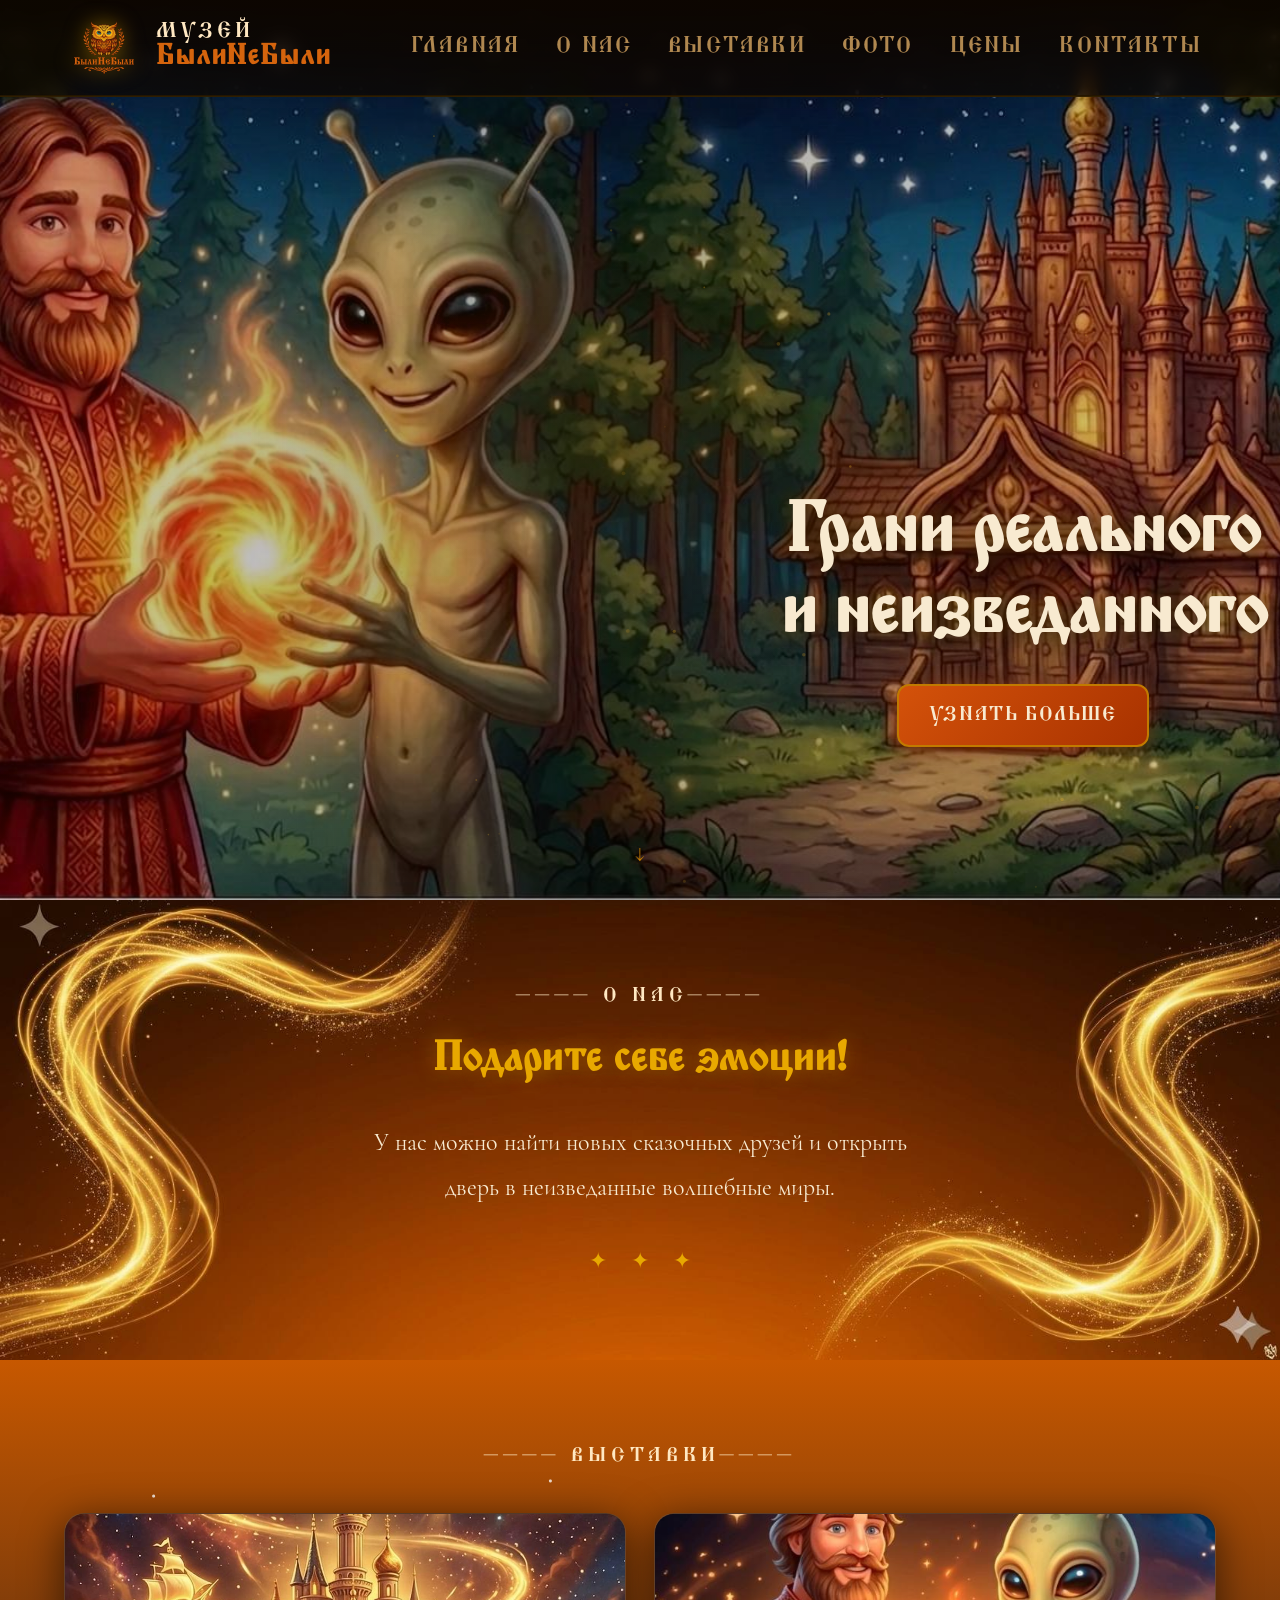
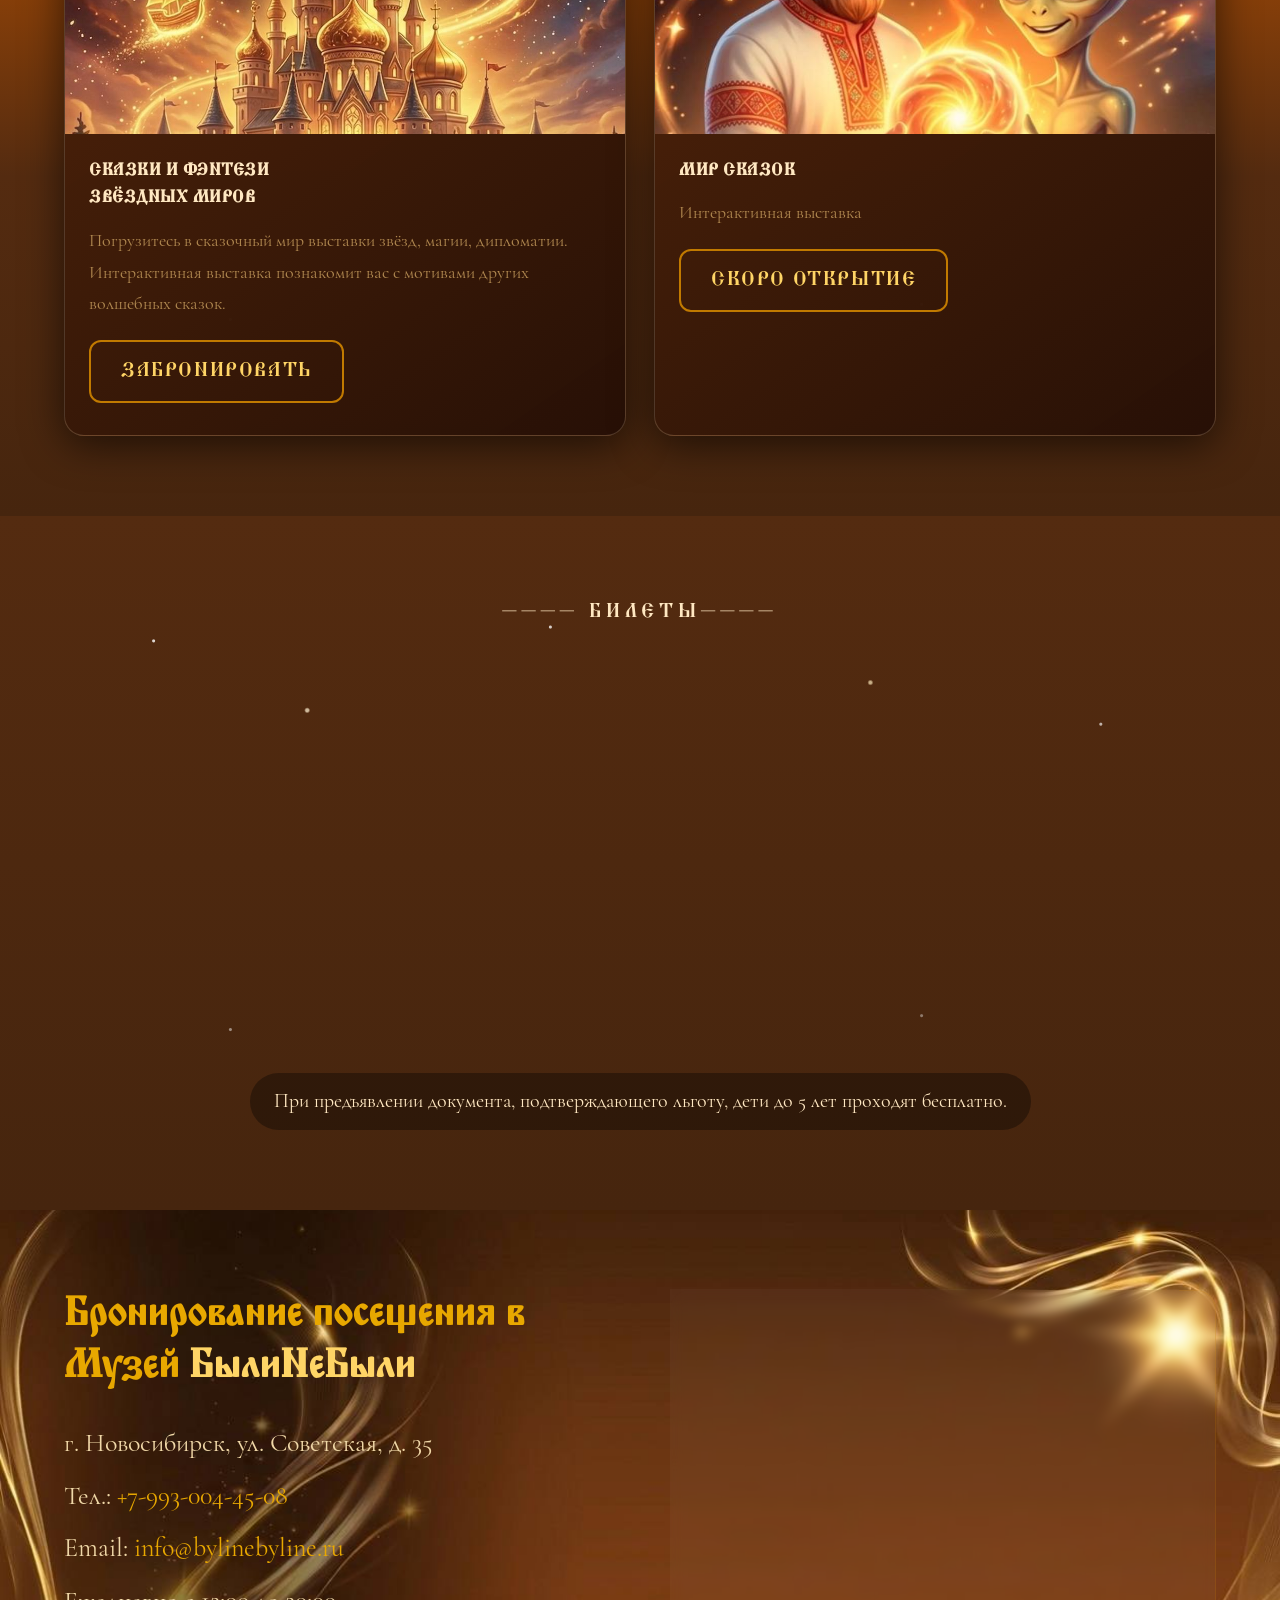
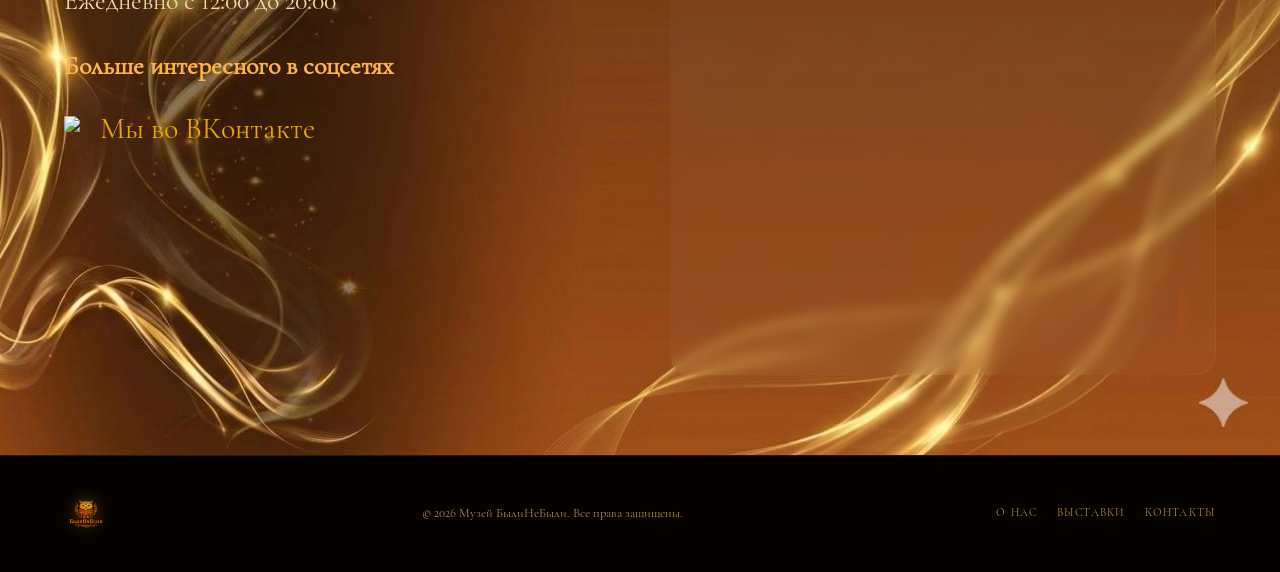
==== index.html @ 57a09882 "Update index.html" ====
<!DOCTYPE html>
<html lang="ru">
<head>
  <meta charset="UTF-8" />
  <meta name="viewport" content="width=device-width, initial-scale=1.0" />
  <title>Музей БылиНеБыли</title>
  <link rel="stylesheet" href="style.css"/>
  <link rel="icon" type="png" href="image/tire.png">
  <link href="https://fonts.googleapis.com/css2?family=Cinzel:wght@400;600;700;900&family=Raleway:wght@300;400;500;600&display=swap" rel="stylesheet" />
</head>
<body>

  <!-- ========== HEADER / NAV ========== -->
  <header class="header" id="home">
    <div class="header__inner container">
      <a href="#" class="logo" aria-label="На главную">
  <img src="image/tire.png" alt="Логотип БылиНеБыли" class="logo__img" />
  <div class="logo__text">
    <span class="logo__museum">МУЗЕЙ</span>
    <span class="logo__brand">БылиНеБыли</span>
  </div>
</a>

      <!-- Desktop nav -->
      <nav class="nav" aria-label="Главное меню">
        <ul class="nav__list">
          <li><a href="#" class="nav__link">ГЛАВНАЯ</a></li>
          <li><a href="#about" class="nav__link">О НАС</a></li>
          <li><a href="#exhibitions" class="nav__link">ВЫСТАВКИ</a></li>
          <li><a href="photogallery.html" class="nav__link">Фото</a></li>
          <li><a href="#tickets" class="nav__link">ЦЕНЫ</a></li>
          <li><a href="#booking" class="nav__link">КОНТАКТЫ</a></li>
        </ul>
      </nav>

      <!-- Burger -->
      <button class="burger" id="burger" aria-label="Открыть меню" aria-expanded="false">
        <span></span><span></span><span></span>
      </button>
    </div>

    <!-- Mobile nav -->
    <nav class="mobile-nav" id="mobileNav" aria-label="Мобильное меню">
      <ul class="mobile-nav__list">
        <li><a href="#" class="mobile-nav__link">Главная</a></li>
        <li><a href="#about" class="mobile-nav__link">О нас</a></li>
        <li><a href="#exhibitions" class="mobile-nav__link">Выставки</a></li>
        <li><a href="photogallery.html" class="mobile-nav__link">Фото</a></li>
        <li><a href="#tickets" class="mobile-nav__link">Цены</a></li>
        <li><a href="#booking" class="mobile-nav__link">Контакты</a></li>
      </ul>
    </nav>
  </header>

  <!-- ========== HERO ========== -->
<section class="hero" id="hero">
  <div class="hero__particles"></div>
  <div class="hero__content container">
    <div class="hero__text">
      <h1 class="hero__title animate-reveal">
        Грани реального<br />и неизведанного
      </h1>
      <a href="#about" class="btn btn--primary animate-reveal-delay">УЗНАТЬ БОЛЬШЕ</a>
    </div>
  </div>
  <div class="hero__scroll-hint">↓</div>
</section>

  <!-- ========== ABOUT ========== -->
  <section class="about section" id="about">
    <div class="about__bg-waves"></div>
    <div class="container about__inner">
      <span class="section__label">О нас</span>
      <h2 class="section__title">Подарите себе эмоции!</h2>
      <p class="about__text">
        У нас можно найти новых сказочных друзей и открыть дверь в неизведанные волшебные миры.
      </p>
      <div class="about__sparkles">
        <span class="sparkle sparkle--1">✦</span>
        <span class="sparkle sparkle--2">✦</span>
        <span class="sparkle sparkle--3">✦</span>
      </div>
    </div>
  </section>

  <!-- ========== EXHIBITIONS ========== -->
  <section class="exhibitions section" id="exhibitions">
    <div class="container">
      <span class="section__label">Выставки</span>
      <div class="exhibitions__grid">

        <article class="exhibition-card" style="--card-delay: 0s">
          <div class="exhibition-card__img-wrap">
            <img src="image/word_tales.jpg" alt="Сказки и фэнтези звёздных миров" class="exhibition-card__img" />
            <div class="exhibition-card__glow"></div>
          </div>
          <div class="exhibition-card__body">
            <h3 class="exhibition-card__title">Сказки и фэнтези<br />звёздных миров</h3>
            <p class="exhibition-card__desc">
              Погрузитесь в сказочный мир выставки звёзд, магии, дипломатии. Интерактивная выставка познакомит вас с мотивами других волшебных сказок.
            </p>
            <a href="#booking" class="btn btn--outline">ЗАБРОНИРОВАТЬ</a>
          </div>
        </article>

        <article class="exhibition-card" style="--card-delay: 0.15s">
          <div class="exhibition-card__img-wrap">
            <img src="image/stars.jpg" alt="Мир сказок" class="exhibition-card__img" />
            <div class="exhibition-card__glow"></div>
          </div>
          <div class="exhibition-card__body">
            <h3 class="exhibition-card__title">Мир сказок</h3>
            <p class="exhibition-card__desc">Интерактивная выставка</p>
            <a href="#booking" class="btn btn--outline">СКОРО ОТКРЫТИЕ</a>
          </div>
        </article>

      </div>
    </div>
  </section>

  <!-- ========== TICKETS ========== -->
 <section class="tickets section" id="tickets">
  <div class="tickets__bg"></div>
  <div class="container">
    <span class="section__label">БИЛЕТЫ</span>
    <div class="tickets__grid">

      <div class="ticket-card ticket-card--full">
        <div class="ticket-card__shine"></div>
        <div class="ticket-card__type">ПОЛНЫЙ</div>
        <hr>
        <div class="ticket-card__price">700 <span>РУБ.</span></div>
        
      </div>

      <div class="ticket-card ticket-card--discount">
        <div class="ticket-card__shine"></div>
        <div class="ticket-card__type">ЛЬГОТНЫЙ</div>
        <hr>
        <div class="ticket-card__price">500 <span>РУБ.</span></div>
        <div class="ticket-card__note">ШКОЛЬНИКИ, СТУДЕНТЫ, ПЕНСИОНЕРЫ, УЧАСТНИКИ СВО, ЛЮДИ С ИНВАЛИДНОСТЬЮ, МНОГОДЕТНЫЕ СЕМЬИ.</div>
      </div>
         </div>
    <p class="tickets__info">При предъявлении документа, подтверждающего льготу, дети до 5 лет проходят бесплатно.</p>
  </div>

    </div>
  </div>
</section>

  <!-- ========== BOOKING ========== -->
<section class="booking section" id="booking">
  <div class="booking__bg"></div>
  <div class="container booking__inner">
    <div class="booking__info">
      <h2 class="booking__title">
        Бронирование посещения в Музей <span>БылиНеБыли</span>
      </h2>
      <address class="booking__contacts">
        <p>г. Новосибирск, ул. Советская, д. 35</p>
        <p>Тел.: <a href="tel:+73833004510">+7-993-004-45-08</a></p>
        <p>Email: <a href="mailto:info@bylinebyline.ru">info@bylinebyline.ru</a></p>
        <p>Ежедневно с 12:00 до 20:00</p>
        <p class="social-title">Больше интересного в соцсетях</p>

<a class="vk-link" href="https://vk.com/museum_byli_ne_byli" target="_blank" rel="noopener">
  <img 
    src="https://upload.wikimedia.org/wikipedia/commons/thumb/f/f3/VK_Compact_Logo_%282021-present%29.svg/500px-VK_Compact_Logo_%282021-present%29.svg.png"
    alt="ВКонтакте"
    class="vk-icon"
  />
  <span>Мы во ВКонтакте</span>
</a>
      </address>
    </div>

    <form class="booking__form" id="bookingForm" novalidate>
      <div class="form-group">
        <label for="name" class="form-label">Ваше имя</label>
        <input type="text" id="name" name="name" class="form-input" placeholder="Иван Иванов" required />
      </div>

      <div class="form-group">
        <label for="phone" class="form-label">Телефон</label>
        <input type="tel" id="phone" name="phone" class="form-input" placeholder="+7 (___) ___-__-__" required />
      </div>

      <div class="form-group">
        <label for="date" class="form-label">Дата посещения</label>
        <input type="date" id="date" name="date" class="form-input" required />
      </div>

      <div class="form-group">
        <label for="exhibition" class="form-label">Выставка</label>
        <select id="exhibition" name="exhibition" class="form-input form-select">
          <option value="">Выберите выставку</option>
          <option value="star">Сказки и фэнтези звёздных миров</option>
          <option value="fairy">Мир сказок</option>
        </select>
      </div>

      <div class="form-group">
        <label for="tickets_count" class="form-label">Количество билетов</label>
        <input type="number" id="tickets_count" name="tickets_count" class="form-input" min="1" max="20" placeholder="1" />
      </div>

      <div class="form-group form-group--checkbox">
        <label class="checkbox-label">
          <input type="checkbox" name="consent" required class="checkbox-input" />
          <span class="checkbox-box"></span>
          <span class="checkbox-text">
            Я даю своё согласие на обработку персональных данных
            (в рамках Закона от 27.07.2006г. №152-ФЗ «О персональных данных»).
          </span>
        </label>
      </div>

      <button type="submit" class="btn btn--primary btn--wide">Забронировать</button>
    </form>
  </div>
</section>

  <!-- ========== FOOTER ========== -->
  <footer class="footer">
    <div class="container footer__inner">
      <a href="#" class="footer__logo">
        <img src="image/tire.png" alt="БылиНеБыли" />
      </a>
      <p class="footer__copy">© 2026 Музей БылиНеБыли. Все права защищены.</p>
      <nav class="footer__nav">
        <a href="#about" class="footer__link">О нас</a>
        <a href="#exhibitions" class="footer__link">Выставки</a>
        <a href="#booking" class="footer__link">Контакты</a>
      </nav>
    </div>
  </footer>

  <!-- Floating particles canvas -->
  <canvas id="particlesCanvas" class="particles-canvas"></canvas>

  <script>
    // ── Burger menu ──────────────────────────────────────────────
    const burger = document.getElementById('burger');
    const mobileNav = document.getElementById('mobileNav');

    burger.addEventListener('click', () => {
      const open = burger.classList.toggle('burger--open');
      mobileNav.classList.toggle('mobile-nav--open');
      burger.setAttribute('aria-expanded', open);
    });

    mobileNav.querySelectorAll('.mobile-nav__link').forEach(link => {
      link.addEventListener('click', () => {
        burger.classList.remove('burger--open');
        mobileNav.classList.remove('mobile-nav--open');
        burger.setAttribute('aria-expanded', false);
      });
    });

    // ── Sticky header shadow ──────────────────────────────────────
    window.addEventListener('scroll', () => {
      document.querySelector('.header').classList.toggle('header--scrolled', window.scrollY > 40);
    });

    // ── Intersection observer for reveal animations ───────────────
    const revealEls = document.querySelectorAll('.exhibition-card, .ticket-card, .booking__form, .booking__info');
    const observer = new IntersectionObserver((entries) => {
      entries.forEach(e => { if (e.isIntersecting) { e.target.classList.add('is-visible'); observer.unobserve(e.target); } });
    }, { threshold: 0.12 });
    revealEls.forEach(el => observer.observe(el));

    // ── Particle canvas ──────────────────────────────────────────
    (function () {
      const canvas = document.getElementById('particlesCanvas');
      const ctx = canvas.getContext('2d');
      let w, h, particles = [];

      function resize() {
        w = canvas.width = window.innerWidth;
        h = canvas.height = window.innerHeight;
      }
      resize();
      window.addEventListener('resize', resize);

      for (let i = 0; i < 60; i++) {
        particles.push({
          x: Math.random() * window.innerWidth,
          y: Math.random() * window.innerHeight,
          r: Math.random() * 1.5 + 0.4,
          dx: (Math.random() - 0.5) * 0.3,
          dy: -(Math.random() * 0.4 + 0.1),
          alpha: Math.random() * 0.6 + 0.2
        });
      }

      function draw() {
        ctx.clearRect(0, 0, w, h);
        particles.forEach(p => {
          ctx.beginPath();
          ctx.arc(p.x, p.y, p.r, 0, Math.PI * 2);
          ctx.fillStyle = `rgba(255,200,60,${p.alpha})`;
          ctx.fill();
          p.x += p.dx;
          p.y += p.dy;
          if (p.y < -4) { p.y = h + 4; p.x = Math.random() * w; }
        });
        requestAnimationFrame(draw);
      }
      draw();
    })();

    // ── Form submit ──────────────────────────────────────────────
    document.getElementById('bookingForm').addEventListener('submit', function (e) {
      e.preventDefault();
      const btn = this.querySelector('[type="submit"]');
      btn.textContent = '✓ Заявка отправлена!';
      btn.style.background = 'linear-gradient(135deg, #5a9a3a, #3d7a25)';
      setTimeout(() => { btn.textContent = 'Забронировать'; btn.removeAttribute('style'); }, 3000);
    });
  </script>
  <script>
const form = document.getElementById('bookingForm');

form.addEventListener('submit', async (e) => {
    e.preventDefault();

    const data = Object.fromEntries(new FormData(form));

    await fetch("https://script.google.com/macros/s/AKfycbz_PpgM4sLS0wAOyuBrEr2F1CiH7_YuNi29ejUXEvdxEaCp9HwO-CGNaX9JIhPgYOE46A/exec", {
        method: "POST",
        body: JSON.stringify(data)
    });

    alert("✅ Заявка отправлена!");
    form.reset();
});
 </script>
  
</body>
</html>
---- style.css ----
@font-face { font-family: 'Monomakh Unicode'; src: url('fonts/MonomakhUnicode.otf') format('opentype'); font-weight: 400; font-style: normal; }
@font-face { font-family: 'Cormorant Garamond'; src: url('fonts/CormorantGaramond-Regular.ttf') format('truetype'); font-weight: 400; font-style: normal; }

:root {
  --clr-dark: #0d0600;
  --clr-brown: #1e0d00;
  --clr-mid: #2e1500;
  --clr-amber: #c17a00;
  --clr-gold: #e8a800;
  --clr-gold-light: #ffd566;
  --clr-orange: #d4520a;
  --clr-cream: #f8ead0;
  --clr-text: #f0d8a8;
  --clr-muted: #b08850;
  --font-display: 'Monomakh Unicode', serif;
  --font-body: 'Cormorant Garamond', serif;
  --radius: 12px;
  --radius-lg: 20px;
  --transition: 0.35s ease;
  --shadow-gold: 0 0 30px rgba(232,168,0,0.35);
  --shadow-card: 0 8px 40px rgba(0,0,0,0.6);
}

*,
*::before,
*::after {
  box-sizing: border-box;
  margin: 0;
  padding: 0;
}

html { scroll-behavior: smooth; font-size: 16px; }

body {
  font-family: var(--font-body);
  background-color: var(--clr-dark);
  color: var(--clr-text);
  overflow-x: hidden;
  line-height: 1.65;
}

img { display: block; max-width: 100%; }
a { color: inherit; text-decoration: none; }
address { font-style: normal; }
ul { list-style: none; }

h1, h2, h3, h4, h5, h6,
.section__label, .section__title, .booking__title, .hero__title,
.exhibition-card__title, .ticket-card__type, .logo__museum,
.logo__brand, .form-label, .nav__link, .mobile-nav__link,
.photo-hero__title, .photo-hero__label {
  font-family: var(--font-display);
}

p, li, address, input, select, textarea, .checkbox-text, .form-input, .booking__contacts {
  font-family: var(--font-body);
}

.particles-canvas {
  position: fixed;
  inset: 0;
  pointer-events: none;
  z-index: 0;
  opacity: 0.55;
}

.container {
  max-width: 1200px;
  margin-inline: auto;
  padding-inline: 24px;
}

.section {
  position: relative;
  padding-block: 80px;
  z-index: 1;
}

.section__label {
  display: block;
  text-align: center;
  font-size: 20px;
  letter-spacing: 0.25em;
  text-transform: uppercase;
  color: #FFE8C2;
  margin-bottom: 14px;
}

.section__label::before,
.section__label::after {
  content: '──── ';
  opacity: 0.5;
}

.section__title {
  font-size: clamp(1.6rem, 3.5vw, 2.6rem);
  text-align: center;
  color: var(--clr-gold);
  text-shadow: 0 0 20px rgba(232,168,0,0.4);
  margin-bottom: 24px;
}

.btn {
  display: inline-block;
  font-size: 20px;
  letter-spacing: 0.08em;
  text-transform: uppercase;
  padding: 13px 30px;
  border-radius: var(--radius);
  cursor: pointer;
  border: 2px solid transparent;
  transition: all var(--transition);
  position: relative;
  overflow: hidden;
  font-family: var(--font-display);
}

.btn--primary {
  background: linear-gradient(135deg, var(--clr-orange) 0%, #a83200 100%);
  color: var(--clr-cream);
  border-color: var(--clr-amber);
  box-shadow: 0 4px 20px rgba(212,82,10,0.45);
}

.btn--primary:hover {
  background: linear-gradient(135deg, #e86820 0%, var(--clr-orange) 100%);
  box-shadow: 0 6px 30px rgba(212,82,10,0.7);
  transform: translateY(-2px);
}

.btn--outline {
  background: transparent;
  border-color: var(--clr-amber);
  color: var(--clr-gold-light);
}

.btn--outline:hover {
  background: rgba(232,168,0,0.12);
  box-shadow: var(--shadow-gold);
  transform: translateY(-2px);
}

.btn--gold {
  background: linear-gradient(135deg, var(--clr-gold) 0%, var(--clr-amber) 100%);
  color: var(--clr-dark);
  font-weight: 700;
  box-shadow: 0 4px 20px rgba(232,168,0,0.4);
}

.btn--gold:hover {
  background: linear-gradient(135deg, var(--clr-gold-light) 0%, var(--clr-gold) 100%);
  box-shadow: 0 6px 30px rgba(232,168,0,0.65);
  transform: translateY(-2px);
}

.btn--wide { width: 100%; text-align: center; }

.btn::after {
  content: '';
  position: absolute;
  inset: 0;
  background: linear-gradient(120deg, transparent 30%, rgba(255,255,255,0.15) 50%, transparent 70%);
  transform: translateX(-100%);
  transition: transform 0.5s ease;
}

.btn:hover::after { transform: translateX(100%); }

.header {
  position: fixed;
  top: 0;
  left: 0;
  right: 0;
  z-index: 1000;
  background: linear-gradient(to bottom, rgba(13,6,0,0.97) 0%, rgba(13,6,0,0.75) 100%);
  backdrop-filter: blur(8px);
  border-bottom: 1px solid rgba(232,168,0,0.15);
  transition: box-shadow var(--transition);
}

.header--scrolled {
  box-shadow: 0 4px 30px rgba(0,0,0,0.7);
  border-bottom-color: rgba(232,168,0,0.3);
}

.header__inner {
  display: flex;
  align-items: center;
  justify-content: space-between;
  height: 95px;
}

.logo {
  display: flex;
  align-items: center;
  gap: 12px;
}

.logo__img {
  height: 80px;
  width: auto;
  filter: drop-shadow(0 0 10px rgba(232,168,0,0.5));
  transition: filter var(--transition), transform var(--transition);
}

.logo__text {
  display: flex;
  flex-direction: column;
  line-height: 1;
}

.logo__museum {
  color: #FFE8C2;
  font-size: 1.35rem;
  letter-spacing: 0.18em;
  text-transform: uppercase;
}

.logo__brand {
  color: #D5640D;
  font-size: 1.8rem;
  font-weight: 700;
  letter-spacing: 0.03em;
}

.logo:hover .logo__img {
  filter: drop-shadow(0 0 20px rgba(232,168,0,0.85));
  transform: scale(1.04);
}

.nav__list { display: flex; gap: 8px; }

.nav__link {
  font-size: 22px;
  letter-spacing: 0.1em;
  text-transform: uppercase;
  color: var(--clr-muted);
  padding: 10px 14px;
  border-radius: 6px;
  transition: color var(--transition), background var(--transition);
  position: relative;
}

.nav__link::after {
  content: '';
  position: absolute;
  bottom: 4px;
  left: 12px;
  right: 12px;
  height: 1px;
  background: var(--clr-gold);
  transform: scaleX(0);
  transition: transform var(--transition);
  transform-origin: center;
}

.nav__link:hover { color: var(--clr-gold-light); }
.nav__link:hover::after { transform: scaleX(1); }

.burger {
  display: none;
  flex-direction: column;
  justify-content: center;
  gap: 5px;
  width: 42px;
  height: 42px;
  background: transparent;
  border: none;
  cursor: pointer;
  padding: 4px;
}

.burger span {
  display: block;
  height: 2px;
  background: var(--clr-gold);
  border-radius: 2px;
  transition: transform 0.3s ease, opacity 0.3s ease;
}

.burger--open span:nth-child(1) { transform: translateY(7px) rotate(45deg); }
.burger--open span:nth-child(2) { opacity: 0; }
.burger--open span:nth-child(3) { transform: translateY(-7px) rotate(-45deg); }

.mobile-nav {
  max-height: 0;
  overflow: hidden;
  transition: max-height 0.4s ease;
  background: rgba(13,6,0,0.97);
  border-top: 1px solid rgba(232,168,0,0.1);
}

.mobile-nav--open { max-height: 400px; }

.mobile-nav__list {
  padding: 12px 24px 20px;
  display: flex;
  flex-direction: column;
  gap: 4px;
}

.mobile-nav__link {
  font-size: 0.95rem;
  letter-spacing: 0.1em;
  text-transform: uppercase;
  color: var(--clr-text);
  padding: 10px 0;
  border-bottom: 1px solid rgba(232,168,0,0.08);
  transition: color var(--transition), padding-left var(--transition);
}

.mobile-nav__link:hover {
  color: var(--clr-gold);
  padding-left: 8px;
}

.hero {
  position: relative;
  min-height: 100vh;
  display: flex;
  align-items: center;
  padding-top: 90px;
  overflow: hidden;
  background: url('image/main.jpg') center center / cover no-repeat;
}

.hero::after {
  content: '';
  position: absolute;
  inset: 0;
  background: linear-gradient(to right, rgba(13, 6, 0, 0.20) 0%, rgba(13, 6, 0, 0.35) 45%, rgba(13, 6, 0, 0.15) 100%);
  pointer-events: none;
  z-index: 1;
}

.hero::before {
  content: '';
  position: absolute;
  top: 20%;
  left: 50%;
  transform: translateX(-50%);
  width: 800px;
  height: 500px;
  background: radial-gradient(ellipse, rgba(193,122,0,0.18) 0%, transparent 70%);
  animation: pulse-glow 5s ease-in-out infinite;
  pointer-events: none;
  z-index: 1;
}

.hero__content {
  display: flex;
  align-items: flex-start;
  justify-content: flex-end;
  width: 100%;
  min-height: calc(100vh - 90px);
  position: relative;
  z-index: 2;
}

.hero__text {
  max-width: 520px;
  text-align: center;
  margin-right: -50px;
  margin-top: 45vh;
}

.hero__title {
  font-size: clamp(70px, 5vw, 3.8rem);
  font-weight: 900;
  line-height: 1.15;
  color: var(--clr-cream);
  text-shadow: 0 4px 25px rgba(0,0,0,0.85), 0 0 20px rgba(232,168,0,0.35);
  margin-bottom: 28px;
  letter-spacing: -0.01em;
}

.hero__scroll-hint {
  position: absolute;
  bottom: 28px;
  left: 50%;
  transform: translateX(-50%);
  font-size: 1.4rem;
  color: var(--clr-amber);
  animation: bounce 2s ease-in-out infinite;
  z-index: 2;
}

.about {
  background-image: url('image/br2.jpg');
  background-size: cover;
  background-position: center;
  background-repeat: no-repeat;
  background-attachment: scroll;
}

.about__inner {
  text-align: center;
  position: relative;
  z-index: 2;
}

p { font-size: 18px; }

.about__text {
  max-width: 560px;
  margin: 0 auto;
  font-size: 24px;
  color: var(--clr-cream);
  line-height: 1.9;
}

.about__sparkles {
  margin-top: 32px;
  display: flex;
  justify-content: center;
  gap: 24px;
}

.sparkle { font-size: 1.4rem; color: var(--clr-gold); }
.sparkle--1 { animation: twinkle 2.5s 0s ease-in-out infinite; }
.sparkle--2 { animation: twinkle 2.5s 0.6s ease-in-out infinite; }
.sparkle--3 { animation: twinkle 2.5s 1.2s ease-in-out infinite; }

.exhibitions {
  position: relative;
  overflow: hidden;
  background: linear-gradient(180deg, #C75800 0%, #542B10 55%, #46250E 100%);
}

.exhibitions::before,
.tickets::before {
  content: '';
  position: absolute;
  inset: 0;
  pointer-events: none;
  background-image:
    radial-gradient(circle at 12% 18%, rgba(255,255,255,0.95) 0 1px, transparent 2px),
    radial-gradient(circle at 24% 28%, rgba(255,240,210,0.85) 0 1.4px, transparent 3px),
    radial-gradient(circle at 43% 16%, rgba(255,255,255,0.9) 0 1px, transparent 2px),
    radial-gradient(circle at 68% 24%, rgba(255,236,190,0.8) 0 1.2px, transparent 3px),
    radial-gradient(circle at 86% 30%, rgba(255,255,255,0.75) 0 1px, transparent 2px),
    radial-gradient(circle at 18% 74%, rgba(255,255,255,0.55) 0 1px, transparent 2px),
    radial-gradient(circle at 72% 72%, rgba(255,255,255,0.45) 0 1px, transparent 2px);
  background-size: 100% 100%;
  opacity: 0.85;
  animation: stars-drift 16s ease-in-out infinite alternate;
  z-index: 0;
}

.exhibitions > *, .tickets > * {
  position: relative;
  z-index: 1;
}

.exhibitions__grid {
  display: grid;
  grid-template-columns: repeat(2, 1fr);
  gap: 28px;
  margin-top: 40px;
}

.exhibition-card {
  background: linear-gradient(145deg, rgba(78,35,10,0.96) 0%, rgba(39,16,6,0.98) 100%);
  border: 1px solid rgba(255,232,194,0.18);
  border-radius: var(--radius-lg);
  overflow: hidden;
  box-shadow: var(--shadow-card);
  opacity: 0;
  transform: translateY(40px);
  transition: opacity 0.6s ease var(--card-delay), transform 0.6s ease var(--card-delay), box-shadow 0.35s ease, border-color 0.35s ease;
}

.exhibition-card.is-visible {
  opacity: 1;
  transform: translateY(0);
}

.exhibition-card:hover {
  transform: translateY(-6px);
  box-shadow: 0 16px 60px rgba(0,0,0,0.7), 0 0 30px rgba(199,88,0,0.25);
  border-color: rgba(255,232,194,0.35);
}

.exhibition-card__img-wrap {
  position: relative;
  overflow: hidden;
  height: 220px;
}

.exhibition-card__img {
  width: 100%;
  height: 100%;
  object-fit: cover;
  transition: transform 0.6s ease;
}

.exhibition-card:hover .exhibition-card__img { transform: scale(1.06); }

.exhibition-card__glow {
  position: absolute;
  inset: 0;
  background: linear-gradient(to top, rgba(255,232,194,0.14) 0%, transparent 60%);
  pointer-events: none;
}

.exhibition-card__body { padding: 24px; }

.exhibition-card__title {
  font-size: 1.05rem;
  color: #FFE8C2;
  margin-bottom: 12px;
  letter-spacing: 0.03em;
  text-transform: uppercase;
}

.exhibition-card__desc {
  font-size: 18px;
  color: var(--clr-muted);
  margin-bottom: 20px;
  line-height: 1.75;
}

.tickets {
  position: relative;
  overflow: hidden;
  background: linear-gradient(180deg, #542B10 0%, #46250E 100%);
}

.tickets__grid {
  display: grid;
  grid-template-columns: repeat(2, 1fr);
  gap: 28px;
  margin-top: 40px;
  max-width: 780px;
  margin-inline: auto;
}

.ticket-card {
  position: relative;
  background: linear-gradient(145deg, rgba(78,35,10,0.96) 0%, rgba(39,16,6,0.98) 100%);
  border: 2px solid rgba(255,232,194,0.22);
  border-radius: var(--radius-lg);
  padding: 36px 28px;
  text-align: center;
  overflow: hidden;
  box-shadow: var(--shadow-card), inset 0 1px 0 rgba(255,213,102,0.1);
  transition: transform var(--transition), box-shadow var(--transition), border-color var(--transition);
  opacity: 0;
  transform: translateY(40px);
}

.ticket-card.is-visible {
  opacity: 1;
  transform: translateY(0);
  transition: opacity 0.6s ease, transform 0.6s ease;
}

.ticket-card:hover {
  transform: translateY(-5px);
  box-shadow: 0 20px 60px rgba(0,0,0,0.7), 0 0 30px rgba(199,88,0,0.25);
  border-color: rgba(255,232,194,0.35);
}

.ticket-card__shine {
  position: absolute;
  inset: -60%;
  background: conic-gradient(from 0deg, transparent 70%, rgba(255,213,102,0.08) 80%, transparent 90%);
  animation: rotate-shine 8s linear infinite;
  pointer-events: none;
}

.ticket-card__type {
  font-size: 40px;
  letter-spacing: 0.2em;
  text-transform: uppercase;
  color: #FFE8C2;
  margin-bottom: 12px;
}

.ticket-card__price {
  font-size: 60px;
  font-weight: 900;
  color: #FAD476;
  text-shadow: 0 0 20px rgba(255,255,255,0.22), 0 0 28px rgba(199,88,0,0.25);
  margin-bottom: 4px;
  line-height: 1;
}

.ticket-card__price span {
  font-size: 36px;
  font-weight: 400;
  color: var(--clr-muted);
  letter-spacing: 0.05em;
}

.ticket-card__note {
  font-size: 16px;
  color: #FFE8C2;
  margin: 12px 0 20px;
  line-height: 1.65;
}

.tickets__info {
  text-align: center;
  margin-top: 48px;
  font-size: 20px;
  color: #FFE8C2;
  background: rgba(0,0,0,0.35);
  padding: 12px 24px;
  border-radius: 40px;
  display: block;
  width: fit-content;
  margin-left: auto;
  margin-right: auto;
}

hr {
  border: none;
  height: 4px;
  background-color: #FAD476;
  border-radius: 10px;
}

.booking {
  background: linear-gradient(to bottom, #160800, var(--clr-dark));
  background-image: url('image/br1.jpg');
  background-size: cover;
  background-position: center;
}

.booking__inner {
  display: grid;
  grid-template-columns: 1fr 1fr;
  gap: 60px;
  align-items: start;
}

.booking__title {
  font-size: clamp(40px, 2.5vw, 18px);
  color: var(--clr-gold);
  line-height: 1.3;
  margin-bottom: 28px;
}

.booking__title span { color: var(--clr-gold-light); }

.booking__contacts {
  display: flex;
  flex-direction: column;
  gap: 10px;
  font-size: 30px;
  color: var(--clr-text);
}

.booking__contacts p { font-size: 26px; }

.booking__contacts a {
  color: var(--clr-gold);
  transition: color var(--transition), text-shadow var(--transition);
}

.booking__contacts a:hover {
  color: var(--clr-gold-light);
  text-shadow: 0 0 10px rgba(232,168,0,0.5);
}

.booking__form,
.booking__info {
  opacity: 0;
  transform: translateY(30px);
  transition: opacity 0.6s ease, transform 0.6s ease;
}

.booking__form.is-visible,
.booking__info.is-visible {
  opacity: 1;
  transform: translateY(0);
}

.booking__info.is-visible { transition-delay: 0s; }
.booking__form.is-visible { transition-delay: 0.15s; }

.booking__form {
  background: rgba(255,255,255,0.03);
  border: 1px solid rgba(193,122,0,0.2);
  border-radius: var(--radius-lg);
  padding: 36px;
  display: flex;
  flex-direction: column;
  gap: 18px;
  backdrop-filter: blur(6px);
}

.form-group { display: flex; flex-direction: column; gap: 6px; }

.form-label {
  font-size: 16px;
  letter-spacing: 0.12em;
  text-transform: uppercase;
  color: var(--clr-amber);
}

.form-input {
  background: rgba(255,255,255,0.05);
  border: 1px solid rgba(193,122,0,0.3);
  border-radius: var(--radius);
  padding: 12px 16px;
  color: var(--clr-cream);
  font-size: 16px;
  outline: none;
  transition: border-color var(--transition), box-shadow var(--transition);
  -webkit-appearance: none;
}

.form-input::placeholder {
  color: var(--clr-muted);
  opacity: 0.7;
}

.form-input:focus {
  border-color: var(--clr-gold);
  box-shadow: 0 0 0 3px rgba(232,168,0,0.15);
}

.form-select { cursor: pointer; }

.form-select option {
  background: #1e0d00;
  color: var(--clr-cream);
}

.form-group--checkbox { margin-top: 6px; }

.checkbox-label {
  display: flex;
  align-items: flex-start;
  gap: 10px;
  cursor: pointer;
  color: var(--clr-text);
  font-size: 16px;
  line-height: 1.5;
}

.checkbox-input {
  position: absolute;
  opacity: 0;
  pointer-events: none;
}

.checkbox-box {
  flex: 0 0 18px;
  width: 18px;
  height: 18px;
  margin-top: 2px;
  border: 1px solid rgba(255,232,194,0.5);
  border-radius: 4px;
  background: rgba(255,255,255,0.04);
  box-shadow: inset 0 1px 2px rgba(0,0,0,0.4);
  position: relative;
}

.checkbox-input:checked + .checkbox-box::after {
  content: '';
  position: absolute;
  left: 5px;
  top: 1px;
  width: 5px;
  height: 9px;
  border: solid #FFE8C2;
  border-width: 0 2px 2px 0;
  transform: rotate(45deg);
}

.checkbox-input:focus-visible + .checkbox-box {
  outline: 2px solid var(--clr-gold);
  outline-offset: 2px;
}

.checkbox-text {
  display: block;
  font-size: 16px;
}

.footer {
  background: #050200;
  border-top: 1px solid rgba(193,122,0,0.2);
  padding-block: 36px;
  position: relative;
  z-index: 1;
}

.footer__inner {
  display: flex;
  align-items: center;
  justify-content: space-between;
  gap: 20px;
  flex-wrap: wrap;
}

.footer__logo img {
  height: 44px;
  filter: drop-shadow(0 0 8px rgba(232,168,0,0.4));
  transition: filter var(--transition);
}

.footer__logo:hover img {
  filter: drop-shadow(0 0 16px rgba(232,168,0,0.7));
}

.footer__copy {
  font-size: 0.8rem;
  color: var(--clr-muted);
}

.footer__nav { display: flex; gap: 20px; }

.footer__link {
  font-size: 0.7rem;
  letter-spacing: 0.1em;
  text-transform: uppercase;
  color: var(--clr-muted);
  transition: color var(--transition);
}

.footer__link:hover { color: var(--clr-gold); }

@keyframes float {
  0%, 100% { transform: translateY(0px); }
  50% { transform: translateY(-14px); }
}

@keyframes float-delayed {
  0%, 100% { transform: translateY(0px) scale(1); }
  50% { transform: translateY(-10px) scale(1.02); }
}

.animate-float { animation: float 6s ease-in-out infinite; }
.animate-float-delayed { animation: float-delayed 7s 1s ease-in-out infinite; }

@keyframes reveal {
  from { opacity: 0; transform: translateY(30px); }
  to { opacity: 1; transform: translateY(0); }
}

.animate-reveal { animation: reveal 0.9s 0.3s both ease-out; }
.animate-reveal-delay { animation: reveal 0.9s 0.6s both ease-out; }

@keyframes pulse-glow {
  0%, 100% { opacity: 0.6; transform: translateX(-50%) scale(1); }
  50% { opacity: 1; transform: translateX(-50%) scale(1.08); }
}

@keyframes bounce {
  0%, 100% { transform: translateX(-50%) translateY(0); }
  50% { transform: translateX(-50%) translateY(10px); }
}

@keyframes twinkle {
  0%, 100% { opacity: 0.3; transform: scale(0.8); }
  50% { opacity: 1; transform: scale(1.2); }
}

@keyframes rotate-shine {
  from { transform: rotate(0deg); }
  to { transform: rotate(360deg); }
}

@keyframes stars-drift {
  0% { transform: translate3d(0, 0, 0) scale(1); opacity: 0.7; }
  50% { transform: translate3d(10px, -8px, 0) scale(1.03); opacity: 1; }
  100% { transform: translate3d(-8px, 6px, 0) scale(1); opacity: 0.75; }
}

/* PHOTO PAGE */
.photo-page {
  position: relative;
  padding-top: 140px;
  padding-bottom: 100px;
  overflow: hidden;
  background: linear-gradient(rgba(0,0,0,0.45), rgba(0,0,0,0.55)), url('image/gallery-bg.jpg') center center / cover no-repeat;
  background-color: #9C4800;
}

.photo-page::before {
  content: '';
  position: absolute;
  inset: 0;
  background: radial-gradient(circle at top left, rgba(255,180,60,0.16), transparent 35%), radial-gradient(circle at bottom right, rgba(255,180,60,0.14), transparent 35%);
  pointer-events: none;
}

.photo-hero {
  text-align: center;
  margin-bottom: 50px;
}

.photo-hero__label {
  display: block;
  margin-bottom: 14px;
  font-family: var(--font-display);
  font-size: 18px;
  letter-spacing: 0.25em;
  color: #FFE8C2;
}

.photo-hero__title {
  font-family: var(--font-display);
  font-size: clamp(2rem, 5vw, 4.2rem);
  line-height: 1.2;
  color: #FFE8C2;
  text-transform: uppercase;
  text-shadow: 0 0 25px rgba(232,168,0,0.4);
  margin-bottom: 10px;
}

.photo-big { margin-bottom: 35px; }

.photo-big img {
  width: 100%;
  height: 650px;
  object-fit: cover;
  border-radius: 26px;
  border: 2px solid rgba(255,232,194,0.14);
  box-shadow: 0 10px 40px rgba(0,0,0,0.55);
  cursor: pointer;
}

.photo-grid {
  display: grid;
  grid-template-columns: repeat(3, 1fr);
  gap: 22px;
  margin-bottom: 40px;
}

.photo-grid img {
  width: 100%;
  height: 350px;
  object-fit: cover;
  border-radius: 18px;
  transition: 0.45s ease;
  border: 1px solid rgba(255,232,194,0.15);
  box-shadow: 0 8px 26px rgba(0,0,0,0.45);
  cursor: pointer;
}

.photo-grid img:hover {
  transform: translateY(-5px) scale(1.02);
  box-shadow: 0 12px 40px rgba(0,0,0,0.6), 0 0 24px rgba(232,168,0,0.2);
}

.photo-video { margin-bottom: 40px; }

.photo-video video {
  width: 100%;
  border-radius: 26px;
  border: 2px solid rgba(255,232,194,0.14);
  box-shadow: 0 10px 40px rgba(0,0,0,0.55);
}

.photo-big--last { margin-bottom: 60px; }

.photo-text { text-align: center; }

.photo-text p {
  max-width: 780px;
  margin: 0 auto 30px;
  font-size: 26px;
  line-height: 1.8;
  color: #FFE8C2;
}

/* LIGHTBOX */
.photo-lightbox {
  position: fixed;
  inset: 0;
  background: rgba(0,0,0,0.95);
  display: flex;
  align-items: center;
  justify-content: center;
  opacity: 0;
  visibility: hidden;
  transition: 0.3s ease;
  z-index: 99999;
  padding: 24px;
}

.photo-lightbox.active {
  opacity: 1;
  visibility: visible;
}

.photo-lightbox img {
  max-width: 96vw;
  max-height: 96vh;
  width: auto;
  height: auto;
  object-fit: contain;
  border-radius: 20px;
  box-shadow: 0 0 40px rgba(0,0,0,0.7);
}

.photo-lightbox__close {
  position: absolute;
  top: 20px;
  right: 30px;
  color: white;
  font-size: 60px;
  cursor: pointer;
  line-height: 1;
}

/* SOCIAL */
.social-title {
  margin-top: 12px;
  font-weight: 600;
  color: #ffb347;
}

.vk-link {
  display: inline-flex;
  align-items: center;
  gap: 10px;
  margin-top: 6px;
  text-decoration: none;
  color: #4c75a3;
  font-weight: 500;
}

.vk-link:hover { opacity: 0.8; }

.vk-icon {
  width: 26px;
  height: 26px;
  object-fit: contain;
}

/* MOBILE */
@media (max-width: 1024px) {
  .exhibitions__grid { gap: 20px; }
  .booking__inner { gap: 36px; }
  .hero__text { margin-left: 30px; }
  .photo-grid { grid-template-columns: repeat(2, 1fr); }
}

@media (max-width: 768px) {
  .nav { display: none; }
  .burger { display: flex; }

  .header__inner { height: 72px; }
  .logo__img { height: 56px; }
  .logo__museum { font-size: 0.95rem; letter-spacing: 0.12em; }
  .logo__brand { font-size: 1.15rem; }

  .hero {
    min-height: 100svh;
    padding-top: 72px;
    background-position: center top;
  }

  .hero__content {
    min-height: calc(100svh - 72px);
    justify-content: center;
    align-items: center;
  }

  .hero__text {
    margin: 0;
    max-width: 92%;
    margin-top: 0;
    padding: 24px 14px;
    background: rgba(13, 6, 0, 0.35);
    border: 1px solid rgba(255, 232, 194, 0.12);
    border-radius: 18px;
    backdrop-filter: blur(4px);
  }

  .hero__title {
    font-size: clamp(1.8rem, 7vw, 2.8rem);
    margin-bottom: 18px;
  }

  .hero__scroll-hint {
    bottom: 18px;
    font-size: 1.15rem;
  }

  .section { padding-block: 52px; }
  .section__label { font-size: 0.7rem; letter-spacing: 0.18em; }
  .section__title { font-size: clamp(1.5rem, 6vw, 2rem); margin-bottom: 18px; }

  .about__text {
    font-size: 1rem;
    line-height: 1.8;
    padding-inline: 4px;
  }

  .about__sparkles { gap: 16px; margin-top: 22px; }

  .exhibitions__grid,
  .tickets__grid,
  .booking__inner,
  .photo-grid {
    grid-template-columns: 1fr;
    gap: 18px;
  }

  .exhibition-card__img-wrap { height: 190px; }
  .exhibition-card__body { padding: 18px; }
  .exhibition-card__title { font-size: 0.95rem; }
  .exhibition-card__desc { font-size: 0.9rem; line-height: 1.65; }

  .ticket-card {
    padding: 26px 18px 28px;
    border-radius: 24px;
  }

  .ticket-card__type {
    font-size: 0.7rem;
    letter-spacing: 0.16em;
  }

  .ticket-card__price { font-size: 2.5rem; }
  .ticket-card__price span { font-size: 0.9rem; }
  .ticket-card__note { font-size: 0.82rem; max-width: 100%; }

  .tickets__info {
    width: 100%;
    font-size: 0.95rem;
    padding: 10px 16px;
    border-radius: 18px;
  }

  .booking__title {
    font-size: clamp(1.5rem, 6vw, 2rem);
    margin-bottom: 18px;
  }

  .booking__contacts {
    font-size: 1rem;
    gap: 8px;
  }

  .booking__form {
    padding: 20px 16px;
    gap: 14px;
  }

  .form-label { font-size: 0.9rem; }
  .form-input { font-size: 1rem; padding: 11px 14px; }
  .checkbox-label, .checkbox-text { font-size: 0.95rem; }

  .btn {
    width: 100%;
    text-align: center;
    font-size: 0.9rem;
    padding: 12px 18px;
  }

  .photo-page {
    padding-top: 110px;
    padding-bottom: 70px;
  }

  .photo-hero { margin-bottom: 35px; }
  .photo-hero__label { font-size: 0.75rem; }
  .photo-hero__title { font-size: 2rem; }

  .photo-grid img {
    height: 340px;
  }

  .photo-big img {
    height: 300px;
    border-radius: 18px;
  }

  .photo-video video {
    border-radius: 18px;
  }

  .photo-text p {
    font-size: 1rem;
    line-height: 1.7;
  }

  .photo-lightbox {
    padding: 20px;
  }

  .photo-lightbox img {
    max-width: 100%;
    max-height: 80vh;
    border-radius: 14px;
  }

  .photo-lightbox__close {
    top: 14px;
    right: 20px;
    font-size: 42px;
  }

  .footer__inner {
    flex-direction: column;
    align-items: center;
    text-align: center;
  }

  .footer__nav {
    justify-content: center;
    flex-wrap: wrap;
    gap: 14px;
  }

  .footer__copy { font-size: 0.75rem; }
}

@media (max-width: 480px) {
  .container { padding-inline: 14px; }
  .header__inner { height: 66px; }
  .logo { gap: 8px; }
  .logo__img { height: 48px; }
  .logo__museum { font-size: 0.8rem; letter-spacing: 0.1em; }
  .logo__brand { font-size: 0.98rem; }

  .hero { background-image: url('image/main-mobile.jpeg'); background-position: center center; }
  .hero__content { align-items: flex-end; justify-content: center; min-height: calc(100svh - 66px); padding-bottom: 40px; }
  .hero__text { max-width: 100%; padding: 14px 12px; }
  .hero__title { font-size: 1.45rem; line-height: 1.15; }

  .section { padding-block: 42px; }
  .section__label { font-size: 0.62rem; }
  .section__title { font-size: 1.35rem; }
  .about__text { font-size: 0.95rem; }

  .exhibition-card__img-wrap { height: 170px; }

  .photo-page { padding-top: 95px; }
  .photo-hero__title { font-size: 1.55rem; line-height: 1.2; }

  .photo-grid img {
    height: 340px;
  }

  .photo-big img {
    height: 360px;
  }

  .photo-lightbox img {
    max-height: 75vh;
  }

  .photo-lightbox__close {
    font-size: 36px;
    right: 16px;
  }

  .ticket-card__price { font-size: 2.1rem; }
  .ticket-card__note { font-size: 0.78rem; }
  .booking__title { font-size: 1.35rem; }
  .booking__contacts, .checkbox-label, .checkbox-text, .form-input, .form-label { font-size: 0.92rem; }
  .footer { padding-block: 26px; }
  .footer__nav { gap: 10px; }
  .footer__link { font-size: 0.62rem; }
}
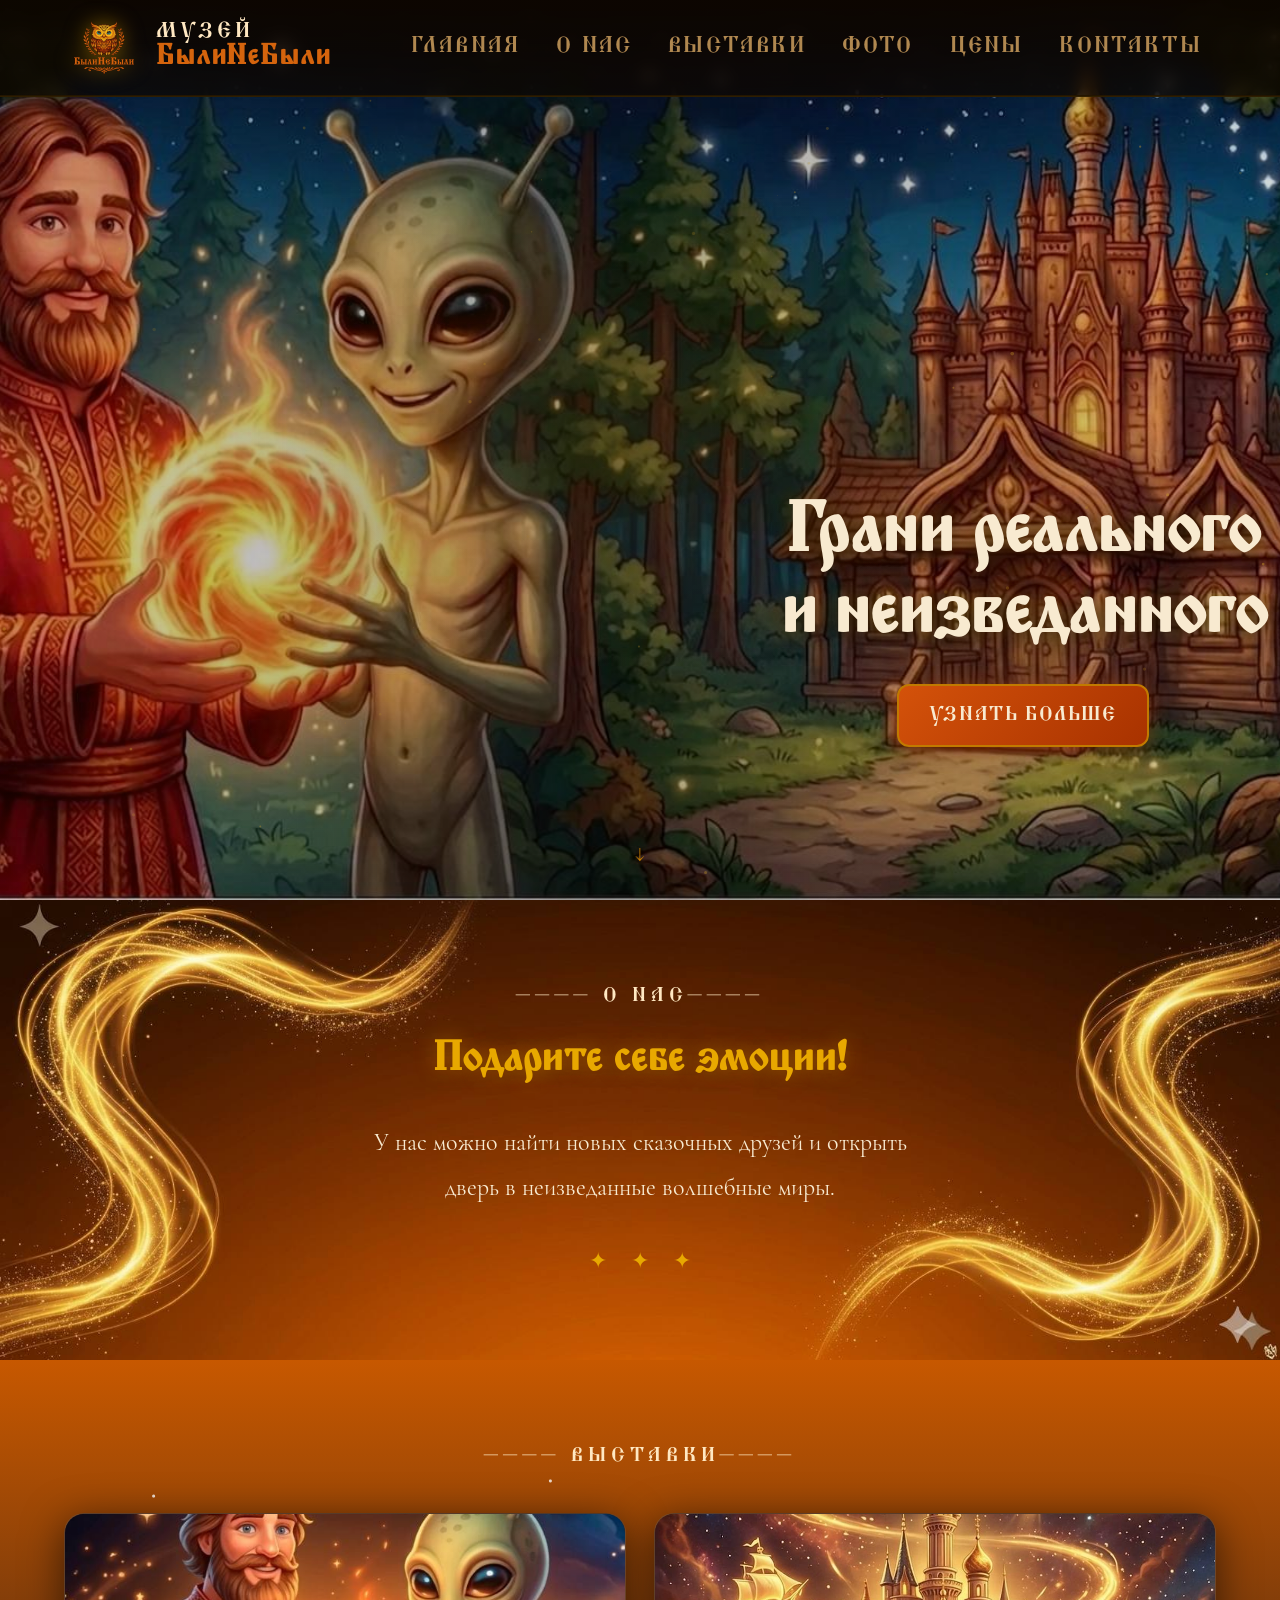
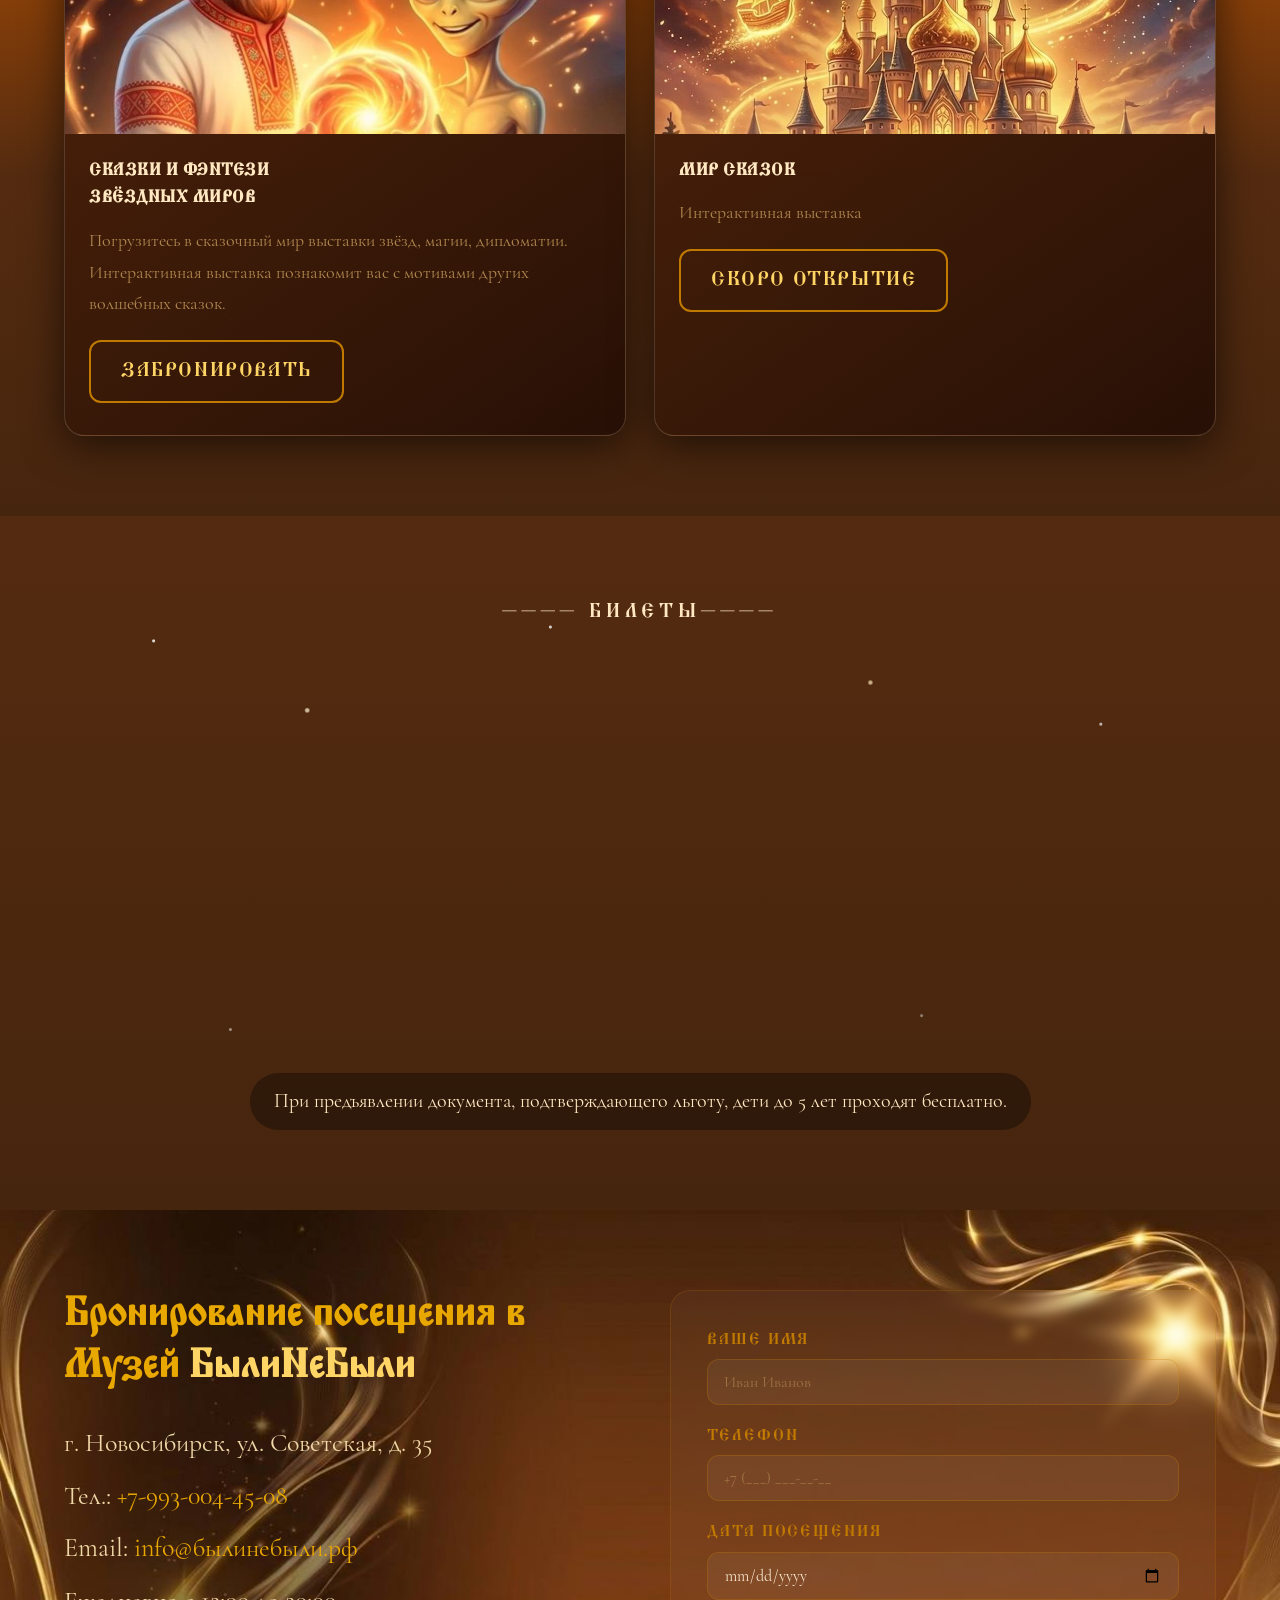
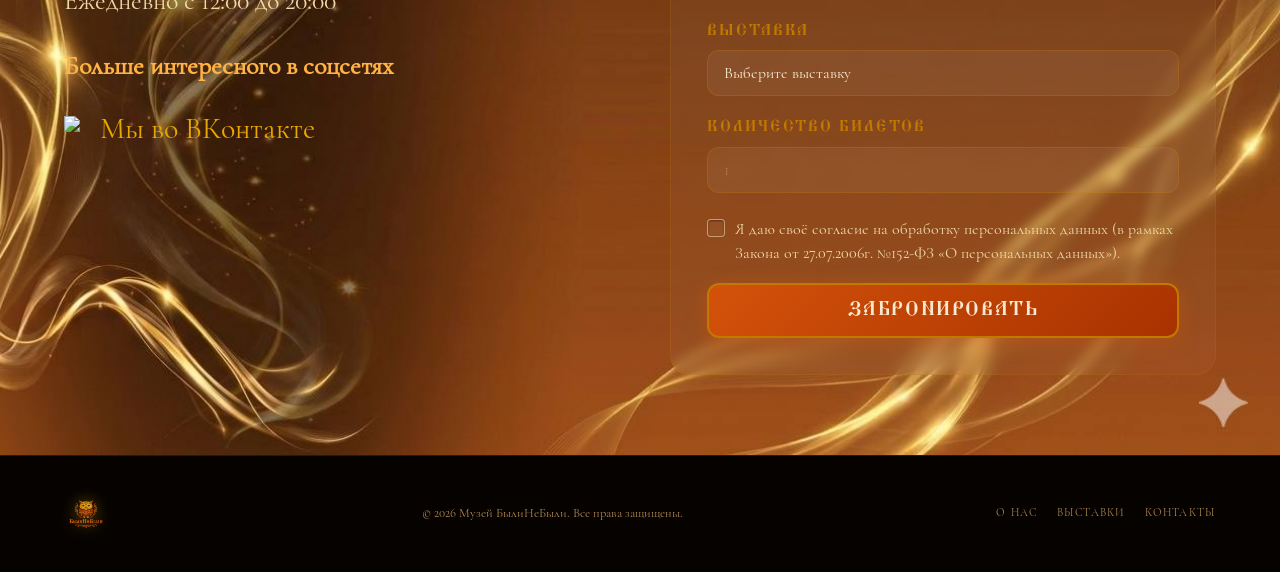
==== commit 4ff11d3a: "Update index.html" ====
--- a/index.html
+++ b/index.html
@@ -91,7 +91,7 @@
 
         <article class="exhibition-card" style="--card-delay: 0s">
           <div class="exhibition-card__img-wrap">
-            <img src="image/word_tales.jpg" alt="Сказки и фэнтези звёздных миров" class="exhibition-card__img" />
+            <img src="image/stars.jpg" alt="Сказки и фэнтези звёздных миров" class="exhibition-card__img" />
             <div class="exhibition-card__glow"></div>
           </div>
           <div class="exhibition-card__body">
@@ -105,7 +105,7 @@
 
         <article class="exhibition-card" style="--card-delay: 0.15s">
           <div class="exhibition-card__img-wrap">
-            <img src="image/stars.jpg" alt="Мир сказок" class="exhibition-card__img" />
+            <img src="image/word_tales.jpg" alt="Мир сказок" class="exhibition-card__img" />
             <div class="exhibition-card__glow"></div>
           </div>
           <div class="exhibition-card__body">
@@ -160,7 +160,7 @@
       <address class="booking__contacts">
         <p>г. Новосибирск, ул. Советская, д. 35</p>
         <p>Тел.: <a href="tel:+73833004510">+7-993-004-45-08</a></p>
-        <p>Email: <a href="mailto:info@bylinebyline.ru">info@bylinebyline.ru</a></p>
+        <p>Email: <a href="mailto:info@bylinebyline.ru">info@былинебыли.рф</a></p>
         <p>Ежедневно с 12:00 до 20:00</p>
         <p class="social-title">Больше интересного в соцсетях</p>
 
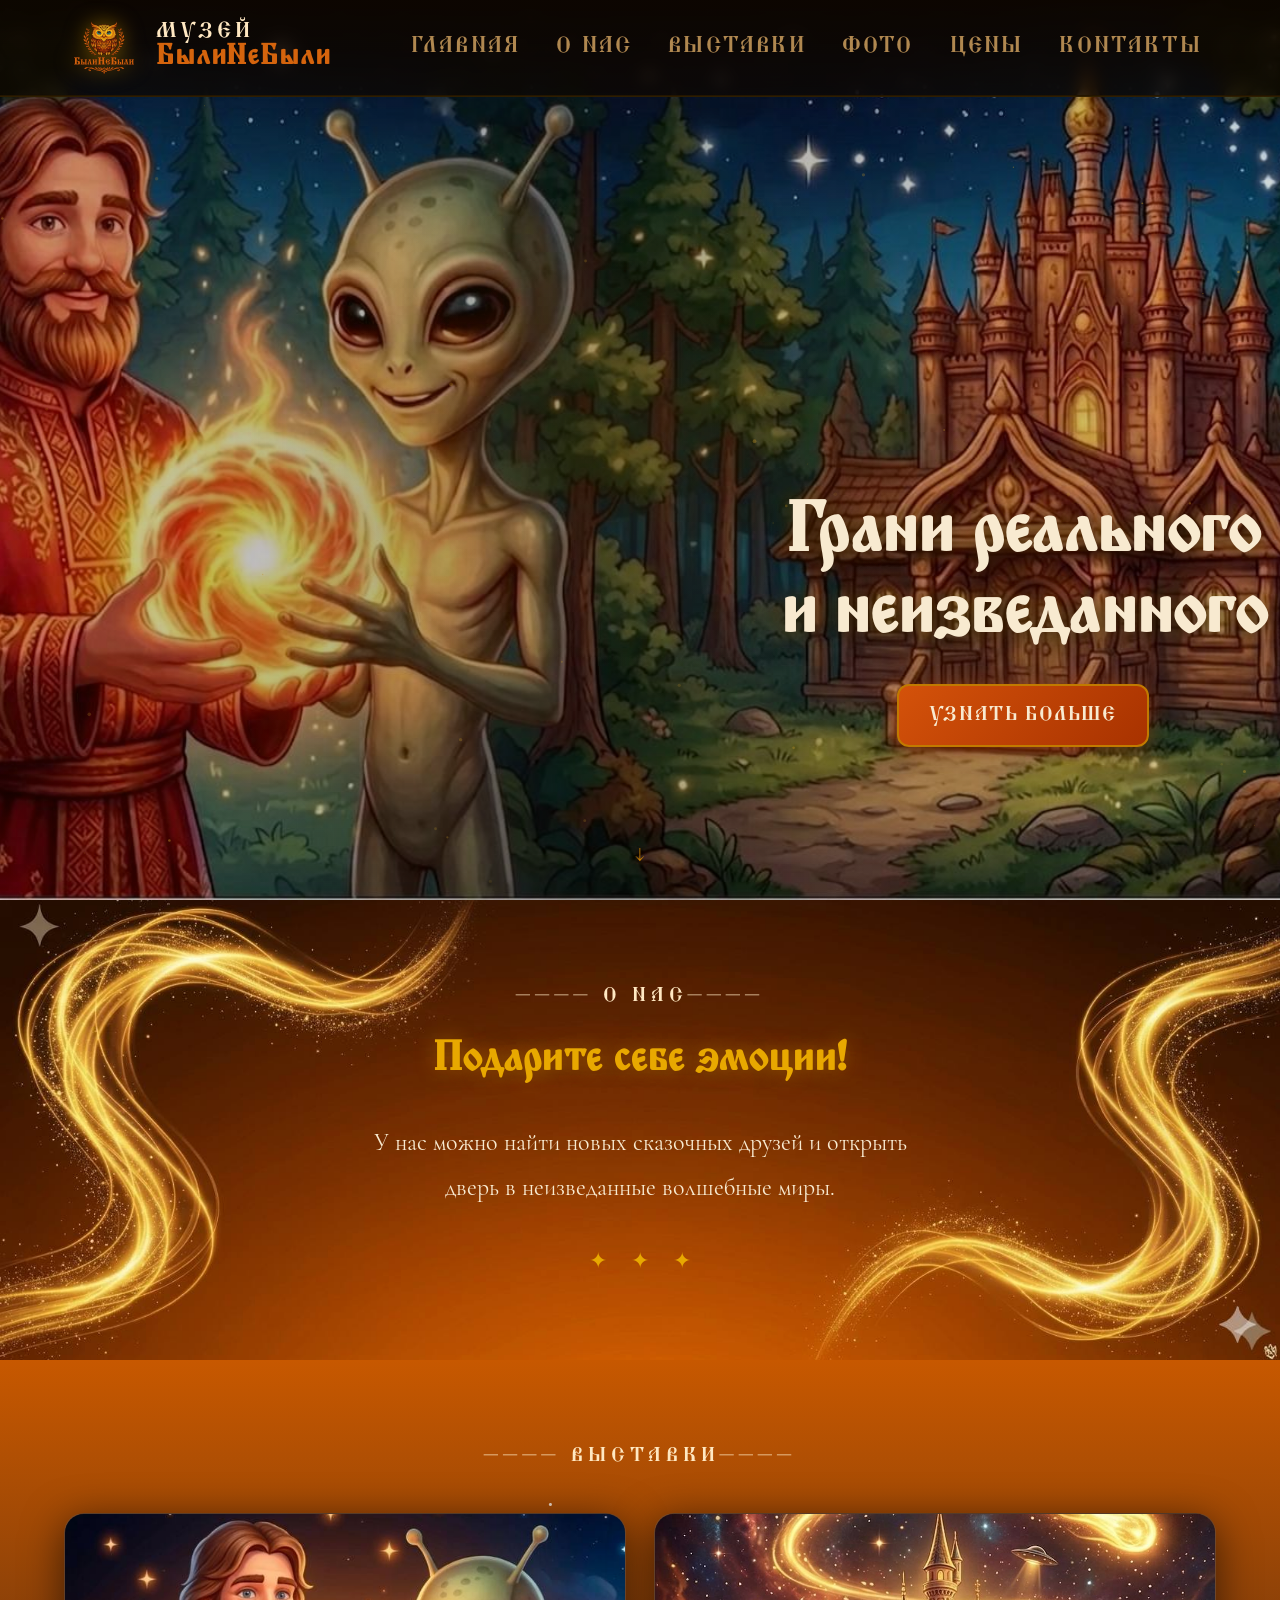
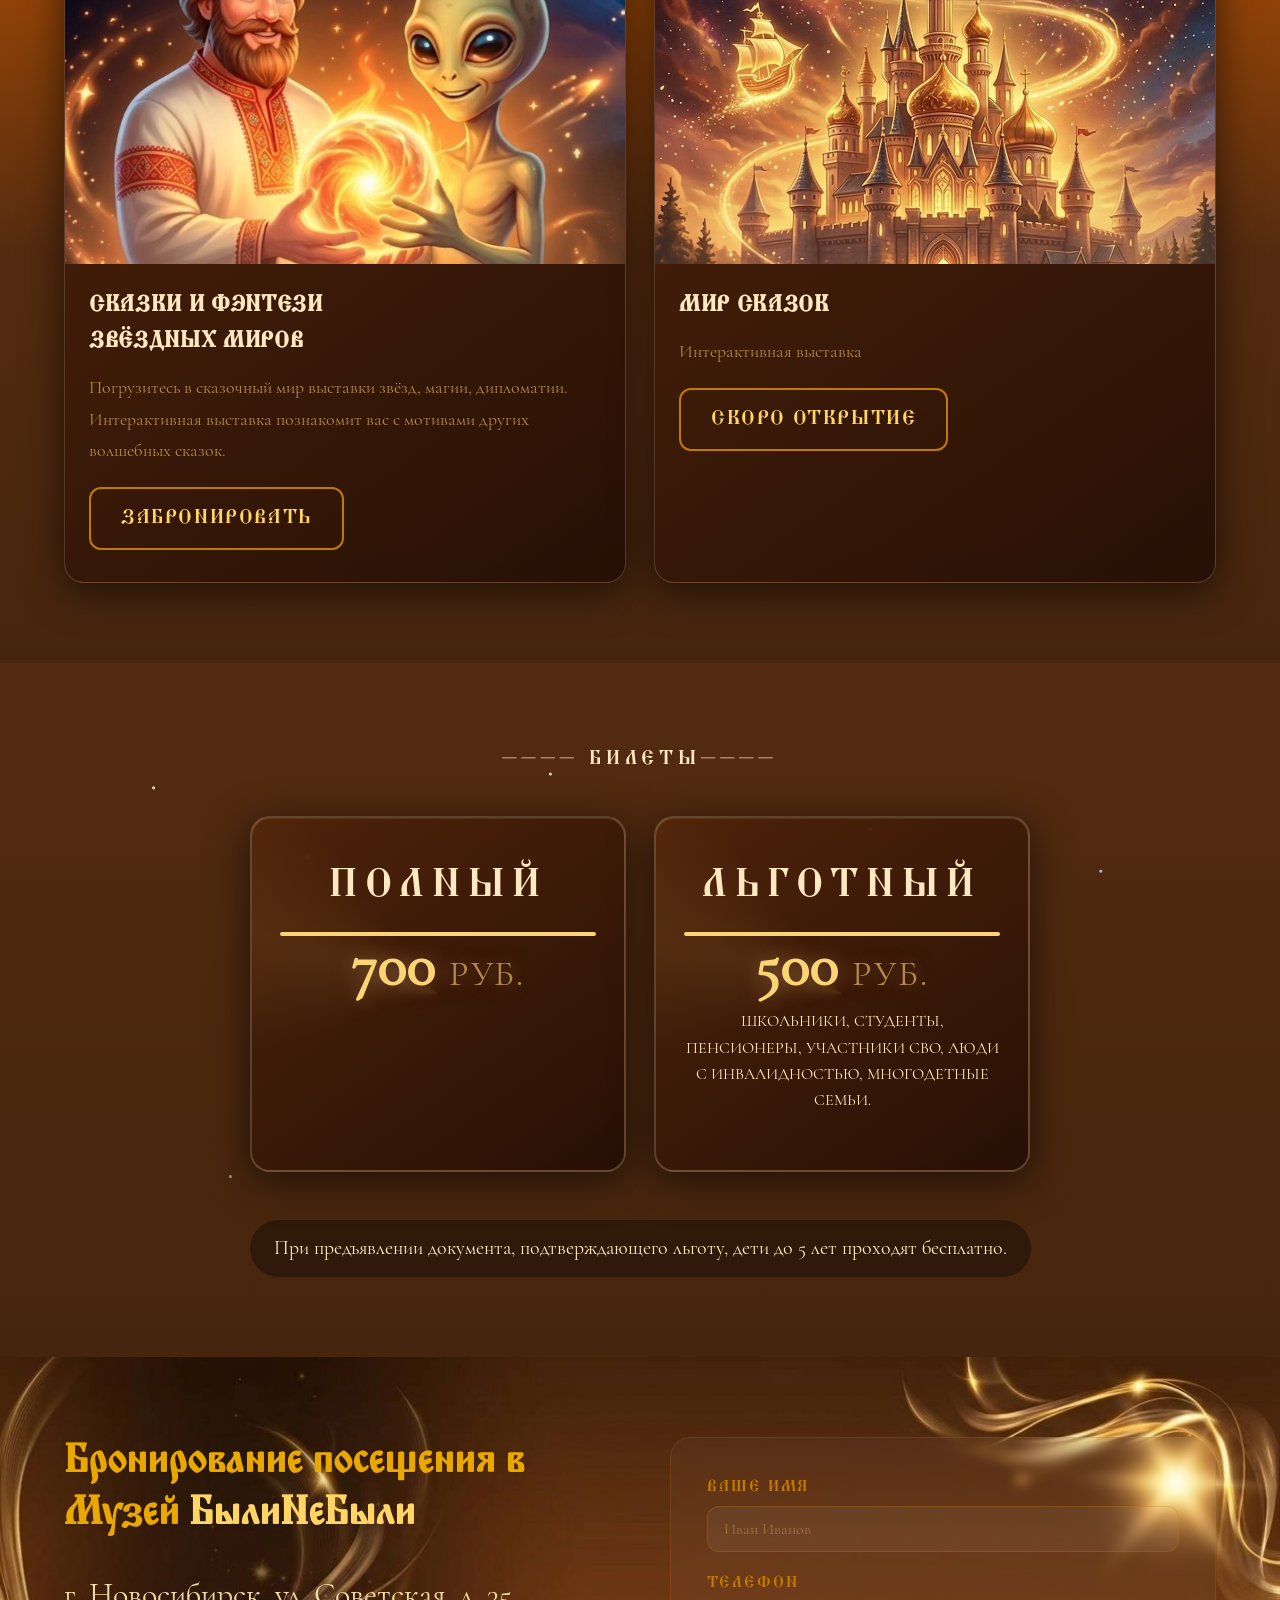
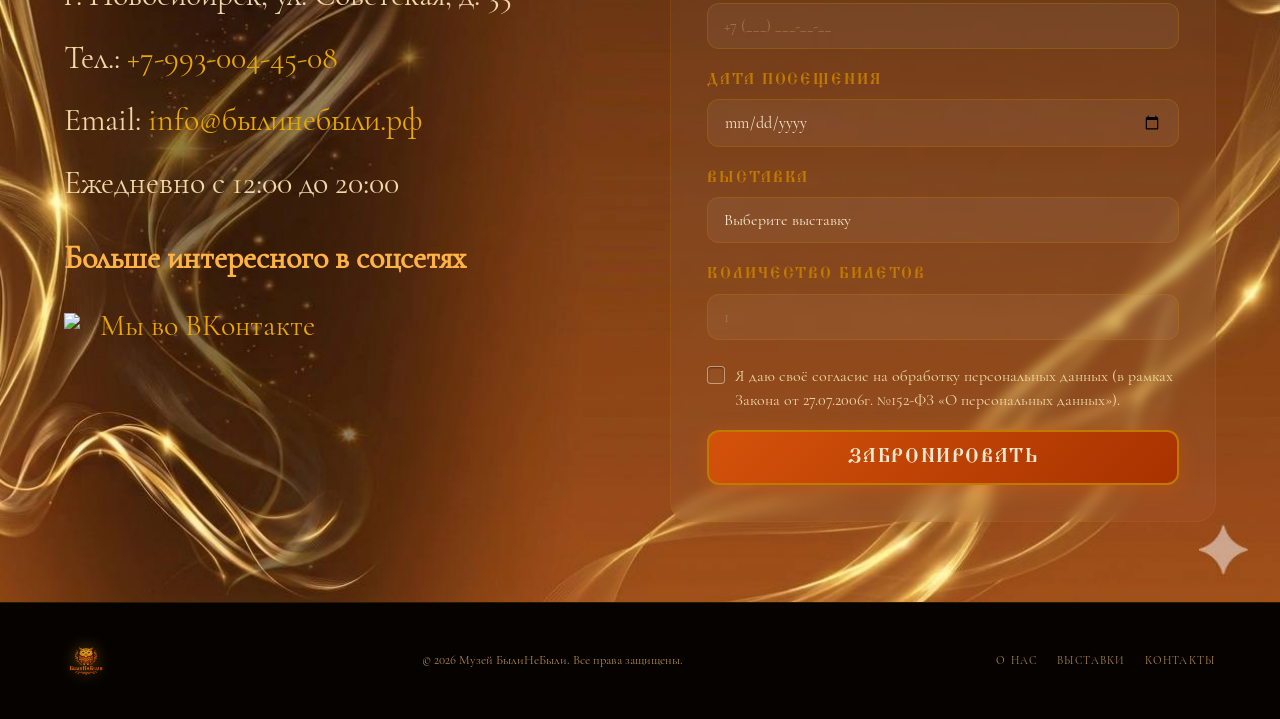
==== commit b27e0dde: "Update index.html" ====
--- a/index.html
+++ b/index.html
@@ -327,7 +327,7 @@
 
     const data = Object.fromEntries(new FormData(form));
 
-    await fetch("https://script.google.com/macros/s/AKfycbz_PpgM4sLS0wAOyuBrEr2F1CiH7_YuNi29ejUXEvdxEaCp9HwO-CGNaX9JIhPgYOE46A/exec", {
+    await fetch("https://script.google.com/macros/s/AKfycbzQQpG6B-y9kZ3r4oxU0fT7e4dBow87evptqJCM5Sqbu-d4--HSOlmbjlfaeFBbTy-0/exec", {
         method: "POST",
         body: JSON.stringify(data)
     });
--- a/style.css
+++ b/style.css
@@ -484,7 +484,7 @@
 .exhibition-card__img-wrap {
   position: relative;
   overflow: hidden;
-  height: 220px;
+  height: 350px;
 }
 
 .exhibition-card__img {
@@ -506,7 +506,7 @@
 .exhibition-card__body { padding: 24px; }
 
 .exhibition-card__title {
-  font-size: 1.05rem;
+  font-size: 22px;
   color: #FFE8C2;
   margin-bottom: 12px;
   letter-spacing: 0.03em;
@@ -652,7 +652,7 @@
   color: var(--clr-text);
 }
 
-.booking__contacts p { font-size: 26px; }
+.booking__contacts p { font-size: 32px; }
 
 .booking__contacts a {
   color: var(--clr-gold);
@@ -1256,7 +1256,7 @@
 
   .ticket-card__price { font-size: 2.1rem; }
   .ticket-card__note { font-size: 0.78rem; }
-  .booking__title { font-size: 1.35rem; }
+  .booking__title { font-size: 25px; }
   .booking__contacts, .checkbox-label, .checkbox-text, .form-input, .form-label { font-size: 0.92rem; }
   .footer { padding-block: 26px; }
   .footer__nav { gap: 10px; }
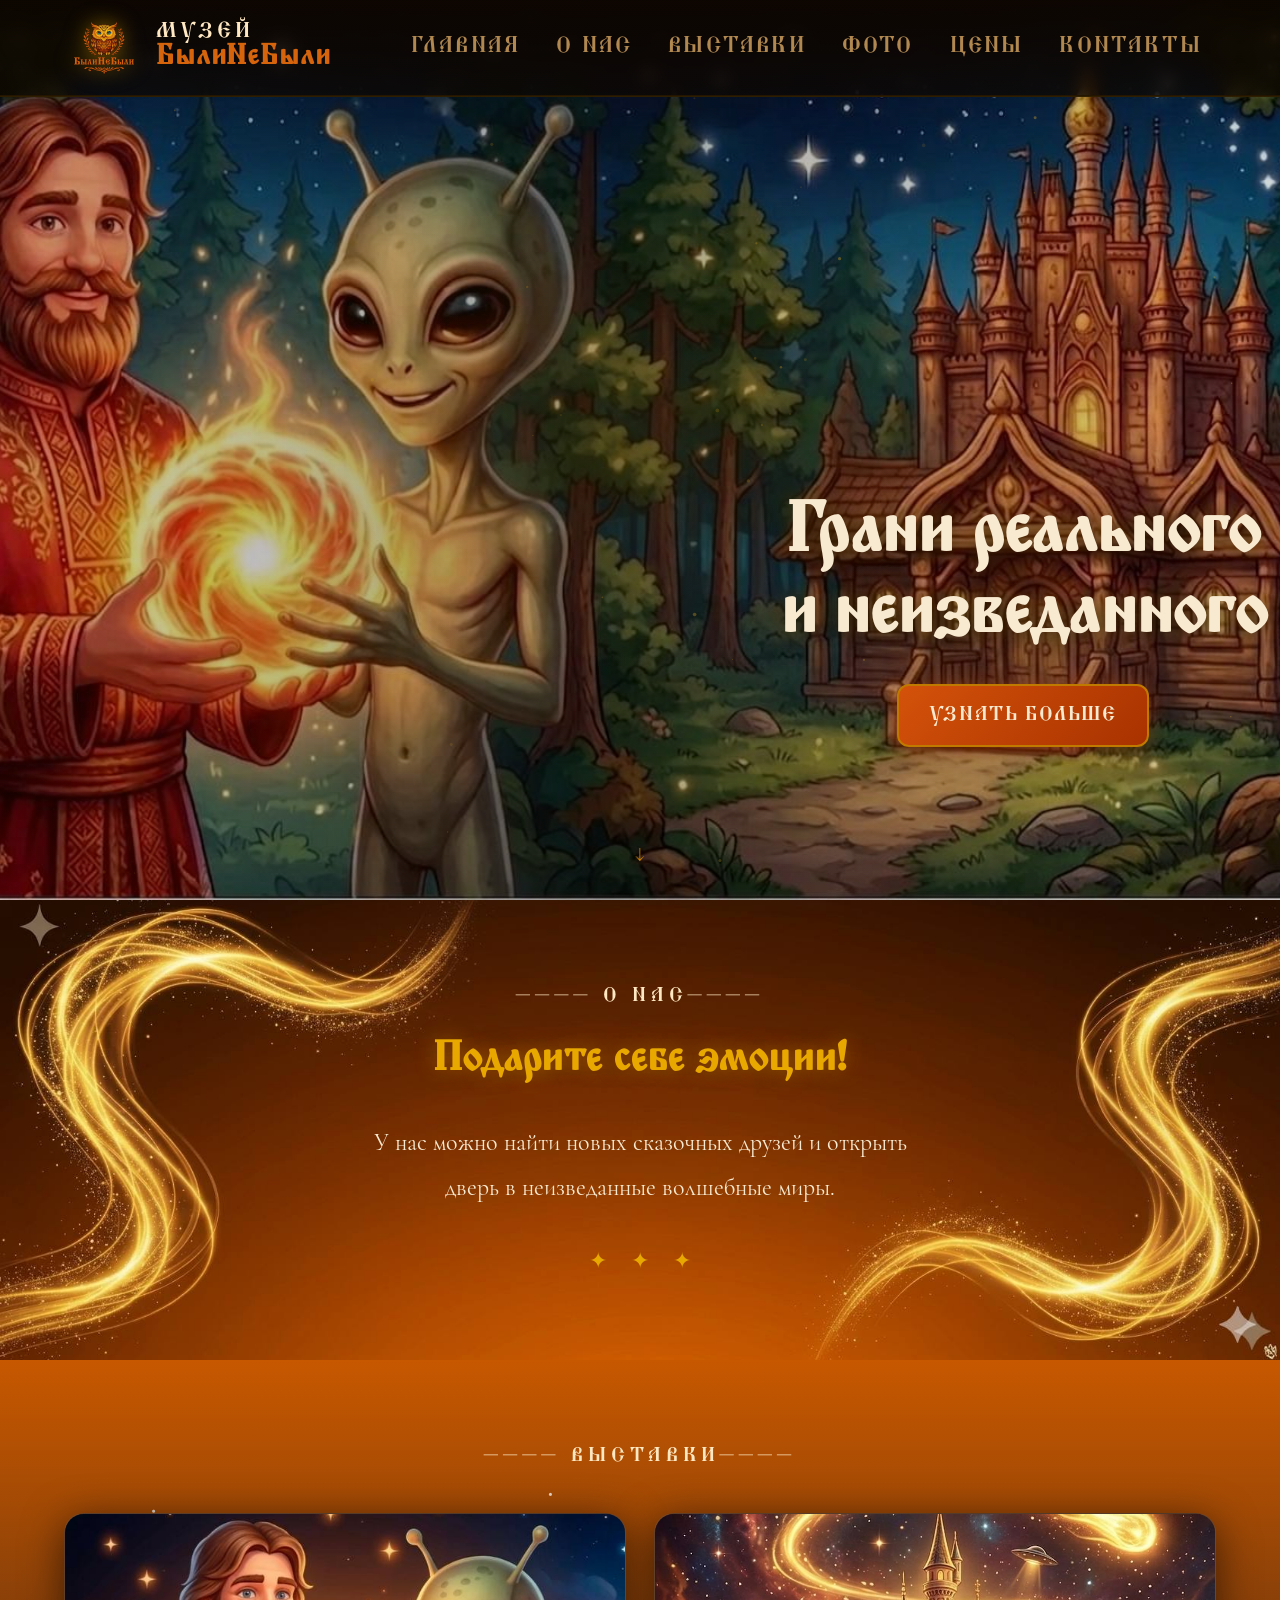
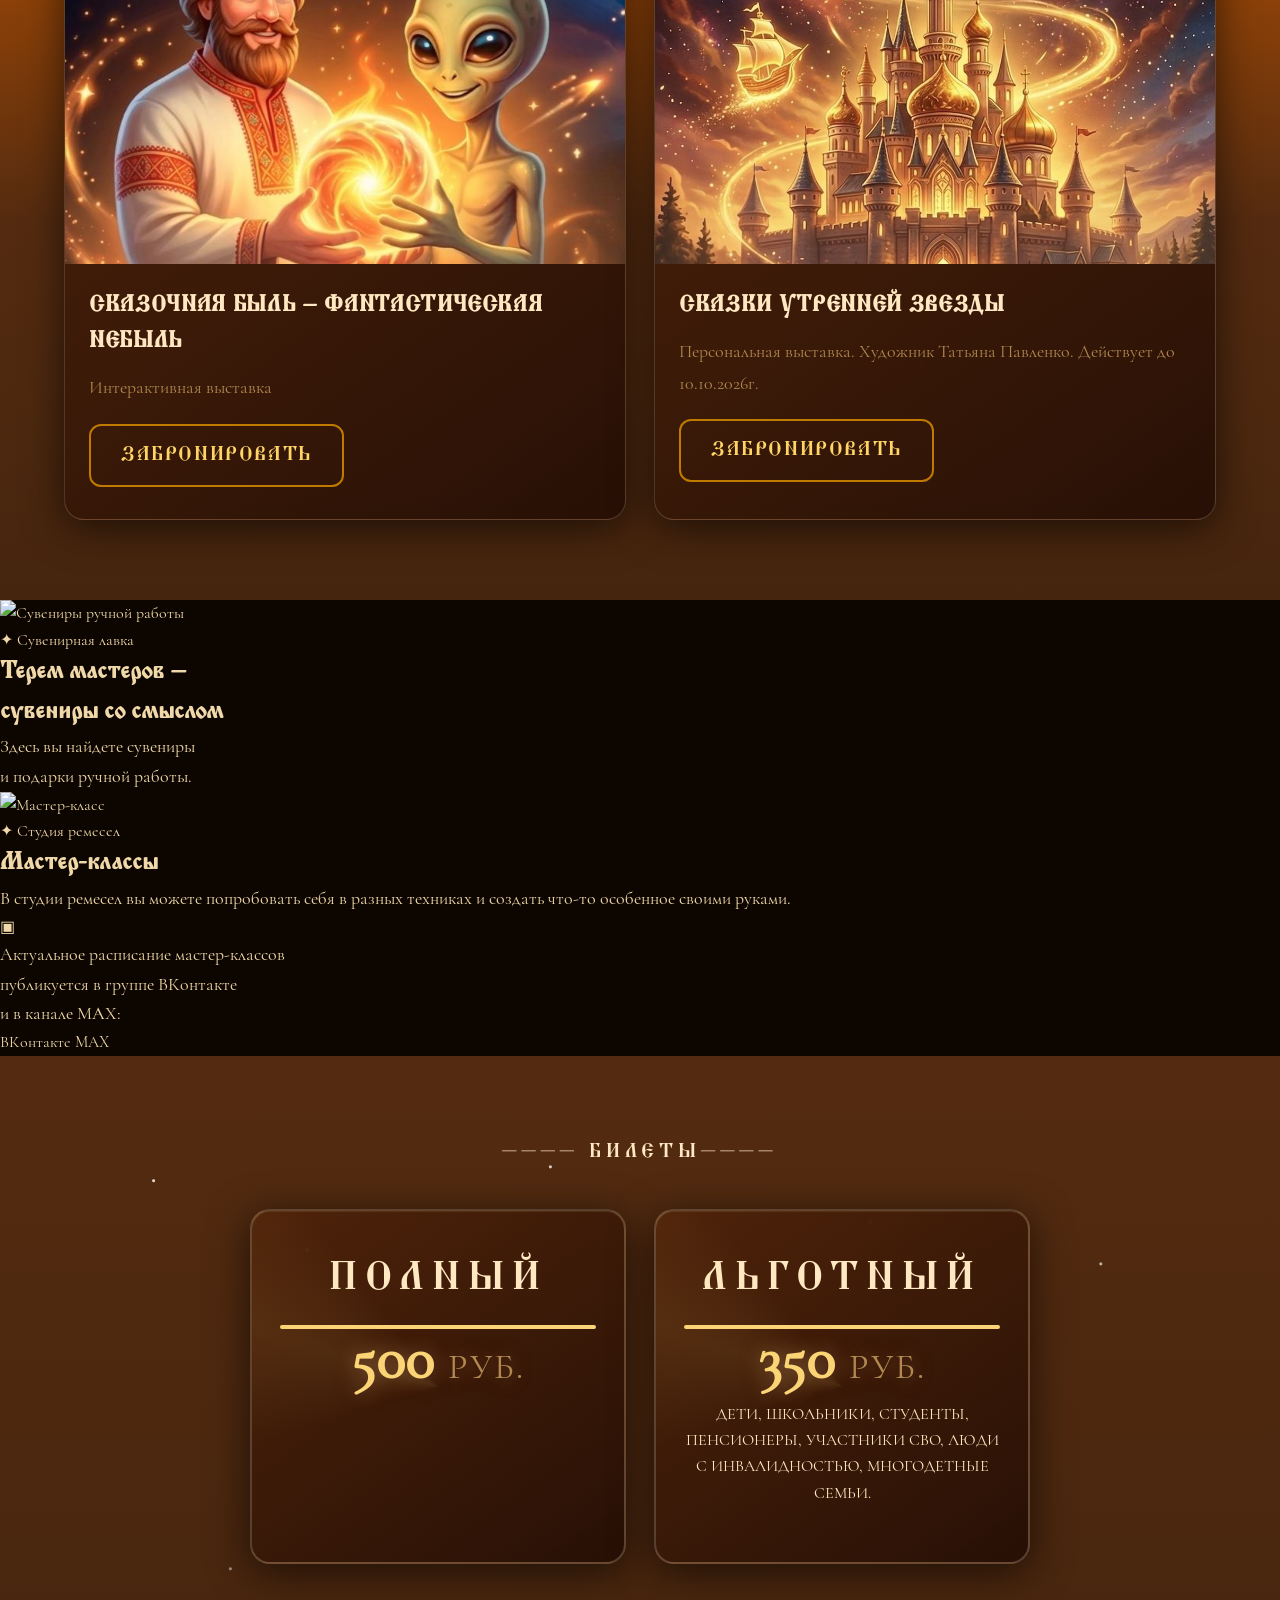
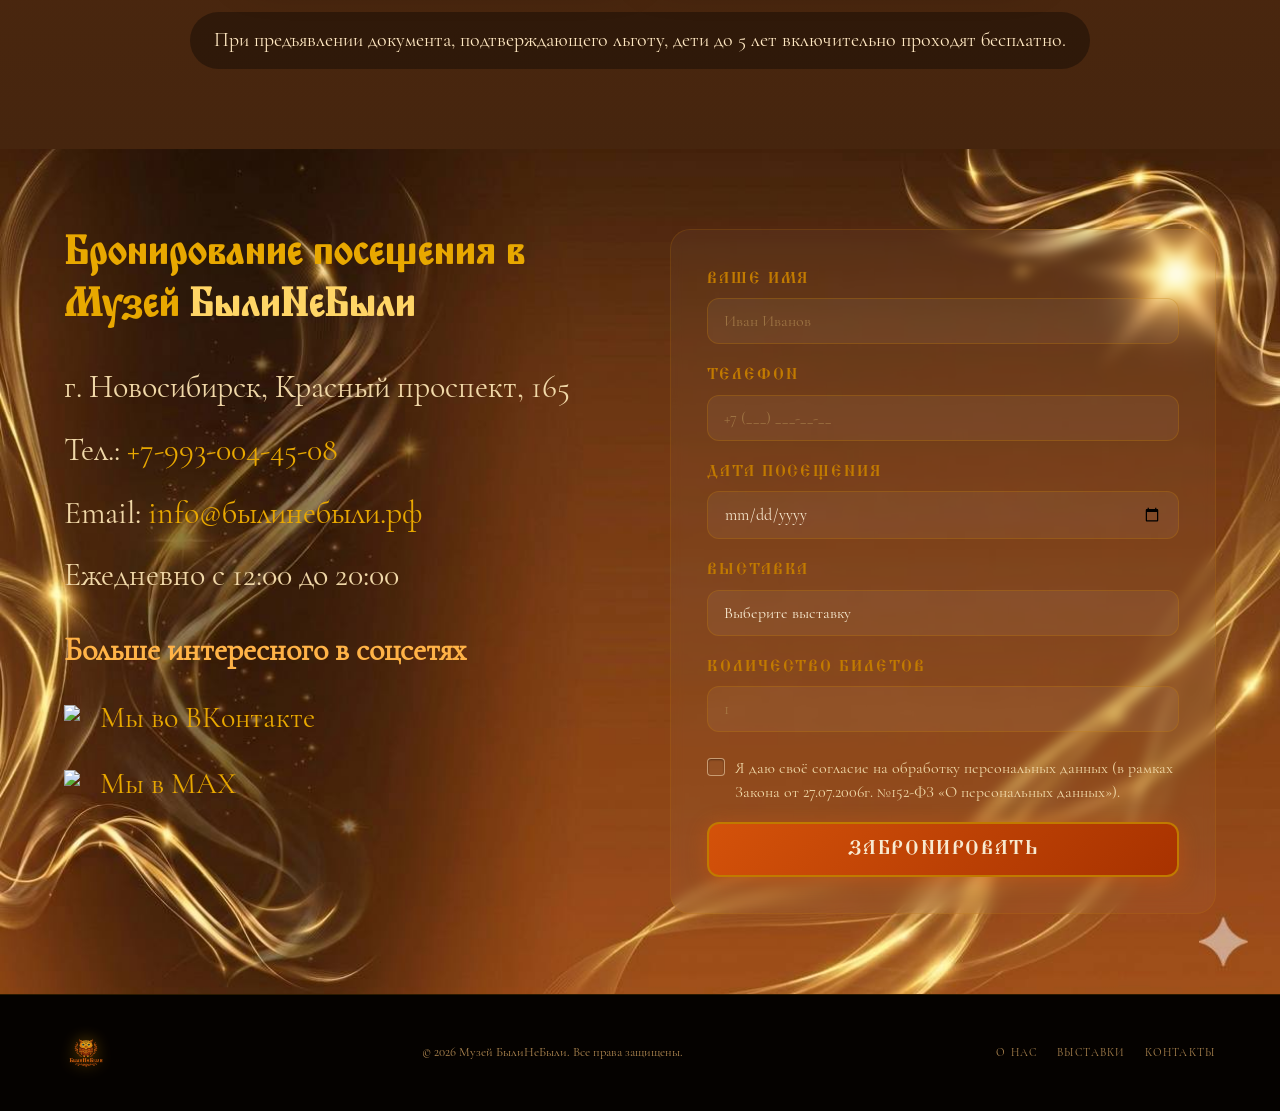
==== commit 762052d5: "Update index.html" ====
--- a/index.html
+++ b/index.html
@@ -91,33 +91,122 @@
 
         <article class="exhibition-card" style="--card-delay: 0s">
           <div class="exhibition-card__img-wrap">
-            <img src="image/stars.jpg" alt="Сказки и фэнтези звёздных миров" class="exhibition-card__img" />
+            <img src="image/stars.jpg" alt="Мир сказок" class="exhibition-card__img" />
             <div class="exhibition-card__glow"></div>
           </div>
           <div class="exhibition-card__body">
-            <h3 class="exhibition-card__title">Сказки и фэнтези<br />звёздных миров</h3>
+            <h3 class="exhibition-card__title">Сказочная быль – фантастическая небыль</h3>
+            <p class="exhibition-card__desc">Интерактивная выставка</p>
+            <a href="#booking" class="btn btn--outline">ЗАБРОНИРОВАТЬ</a>
+          </div>
+        </article>
+ <article class="exhibition-card" style="--card-delay: 0.15s">
+          <div class="exhibition-card__img-wrap">
+            <img src="image/word_tales.jpg" alt="Сказки и фэнтези звёздных миров" class="exhibition-card__img" />
+            <div class="exhibition-card__glow"></div>
+          </div>
+          <div class="exhibition-card__body">
+            <h3 class="exhibition-card__title">Сказки утренней звезды</h3>
             <p class="exhibition-card__desc">
-              Погрузитесь в сказочный мир выставки звёзд, магии, дипломатии. Интерактивная выставка познакомит вас с мотивами других волшебных сказок.
+              Персональная выставка. Художник Татьяна Павленко.  Действует до 10.10.2026г.
             </p>
             <a href="#booking" class="btn btn--outline">ЗАБРОНИРОВАТЬ</a>
           </div>
         </article>
-
-        <article class="exhibition-card" style="--card-delay: 0.15s">
-          <div class="exhibition-card__img-wrap">
-            <img src="image/word_tales.jpg" alt="Мир сказок" class="exhibition-card__img" />
-            <div class="exhibition-card__glow"></div>
-          </div>
-          <div class="exhibition-card__body">
-            <h3 class="exhibition-card__title">Мир сказок</h3>
-            <p class="exhibition-card__desc">Интерактивная выставка</p>
-            <a href="#booking" class="btn btn--outline">СКОРО ОТКРЫТИЕ</a>
-          </div>
-        </article>
-
       </div>
     </div>
   </section>
+
+  <section class="craft-section">
+
+    <!-- Сувенирная лавка -->
+    <div class="craft-card">
+        <div class="craft-image">
+            <img src="image/suvinirs.webp" alt="Сувениры ручной работы">
+        </div>
+
+        <div class="craft-content">
+            <div class="craft-label">
+                <span class="craft-icon">✦</span>
+                <span>Сувенирная лавка</span>
+            </div>
+
+            <h2>Терем мастеров –<br> сувениры со смыслом</h2>
+
+            <p>
+                Здесь вы найдете сувениры<br>
+                и подарки ручной работы.
+            </p>
+        </div>
+    </div>
+
+
+   <div class="craft-card craft-card-reverse">
+
+    <div class="craft-image">
+        <img src="image/master-class.jpg" alt="Мастер-класс">
+    </div>
+
+    <div class="craft-content">
+
+        <div class="craft-label">
+            <span class="craft-icon">✦</span>
+            <span>Студия ремесел</span>
+        </div>
+
+        <h2>Мастер-классы</h2>
+
+        <p>
+            В студии ремесел вы можете попробовать себя
+            в разных техниках и создать что-то особенное
+            своими руками.
+        </p>
+
+        <div class="craft-info">
+
+            <div class="craft-info-icon">▣</div>
+
+            <div class="craft-info-content">
+
+                <p class="craft-info-text">
+                    Актуальное расписание мастер-классов<br>
+                    публикуется в группе ВКонтакте<br>
+                    и в канале MAX:
+                </p>
+
+                <div class="craft-links">
+
+                    <a 
+                        href="https://vk.com/bylinebyli"
+                        target="_blank"
+                        rel="noopener noreferrer"
+                        class="craft-social-btn"
+                    >
+                        ВКонтакте
+                    </a>
+
+                    <a 
+                        href="https://max.ru/channel_id400028106_biz"
+                        target="_blank"
+                        rel="noopener noreferrer"
+                        class="craft-social-btn"
+                    >
+                        MAX
+                    </a>
+
+                </div>
+
+            </div>
+
+        </div>
+
+    </div>
+
+</div>
+
+</section>
+
+
 
   <!-- ========== TICKETS ========== -->
  <section class="tickets section" id="tickets">
@@ -130,7 +219,7 @@
         <div class="ticket-card__shine"></div>
         <div class="ticket-card__type">ПОЛНЫЙ</div>
         <hr>
-        <div class="ticket-card__price">700 <span>РУБ.</span></div>
+        <div class="ticket-card__price">500 <span>РУБ.</span></div>
         
       </div>
 
@@ -138,11 +227,11 @@
         <div class="ticket-card__shine"></div>
         <div class="ticket-card__type">ЛЬГОТНЫЙ</div>
         <hr>
-        <div class="ticket-card__price">500 <span>РУБ.</span></div>
-        <div class="ticket-card__note">ШКОЛЬНИКИ, СТУДЕНТЫ, ПЕНСИОНЕРЫ, УЧАСТНИКИ СВО, ЛЮДИ С ИНВАЛИДНОСТЬЮ, МНОГОДЕТНЫЕ СЕМЬИ.</div>
+        <div class="ticket-card__price">350 <span>РУБ.</span></div>
+        <div class="ticket-card__note">ДЕТИ, ШКОЛЬНИКИ, СТУДЕНТЫ, ПЕНСИОНЕРЫ, УЧАСТНИКИ СВО, ЛЮДИ С ИНВАЛИДНОСТЬЮ, МНОГОДЕТНЫЕ СЕМЬИ.</div>
       </div>
          </div>
-    <p class="tickets__info">При предъявлении документа, подтверждающего льготу, дети до 5 лет проходят бесплатно.</p>
+    <p class="tickets__info">При предъявлении документа, подтверждающего льготу, дети до 5 лет включительно проходят бесплатно.</p>
   </div>
 
     </div>
@@ -158,7 +247,7 @@
         Бронирование посещения в Музей <span>БылиНеБыли</span>
       </h2>
       <address class="booking__contacts">
-        <p>г. Новосибирск, ул. Советская, д. 35</p>
+        <p>г. Новосибирск, Красный проспект, 165</p>
         <p>Тел.: <a href="tel:+73833004510">+7-993-004-45-08</a></p>
         <p>Email: <a href="mailto:info@bylinebyline.ru">info@былинебыли.рф</a></p>
         <p>Ежедневно с 12:00 до 20:00</p>
@@ -171,6 +260,13 @@
     class="vk-icon"
   />
   <span>Мы во ВКонтакте</span>
+  <a class="vk-link" href="https://max.ru/channel_id400028106_biz" target="_blank" rel="noopener">
+  <img 
+    src="https://irkutsk.expert-tk.ru/assets/mgr/images/biglogofab6eaa89b.png"
+    alt="ВКонтакте"
+    class="vk-icon"
+  />
+  <span>Мы в MAX</span>
 </a>
       </address>
     </div>
@@ -195,8 +291,8 @@
         <label for="exhibition" class="form-label">Выставка</label>
         <select id="exhibition" name="exhibition" class="form-input form-select">
           <option value="">Выберите выставку</option>
-          <option value="star">Сказки и фэнтези звёздных миров</option>
-          <option value="fairy">Мир сказок</option>
+          <option value="star">Сказки утренней звезды</option>
+          <option value="fairy">Сказочная быль – фантастическая небыль</option>
         </select>
       </div>
 
@@ -327,7 +423,7 @@
 
     const data = Object.fromEntries(new FormData(form));
 
-    await fetch("https://script.google.com/macros/s/AKfycbzQQpG6B-y9kZ3r4oxU0fT7e4dBow87evptqJCM5Sqbu-d4--HSOlmbjlfaeFBbTy-0/exec", {
+    await fetch("https://script.google.com/macros/s/AKfycbz_PpgM4sLS0wAOyuBrEr2F1CiH7_YuNi29ejUXEvdxEaCp9HwO-CGNaX9JIhPgYOE46A/exec", {
         method: "POST",
         body: JSON.stringify(data)
     });
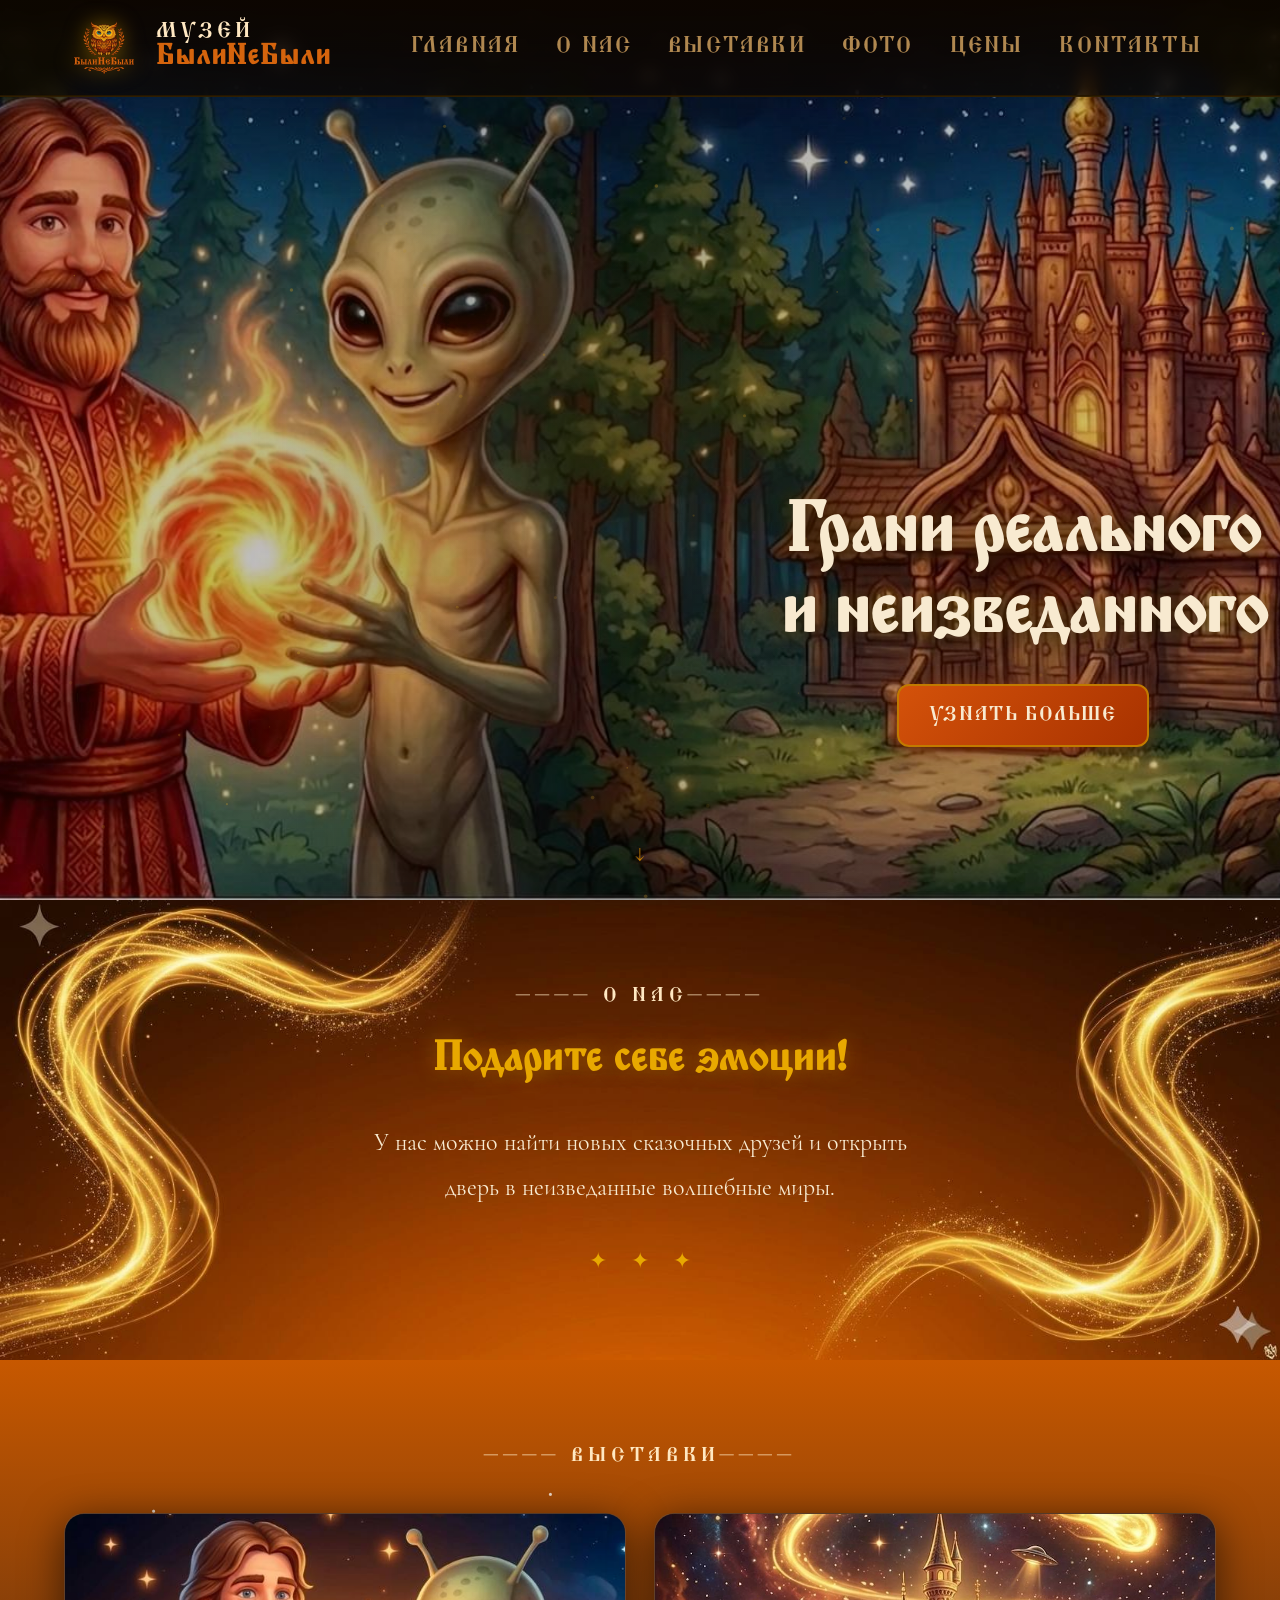
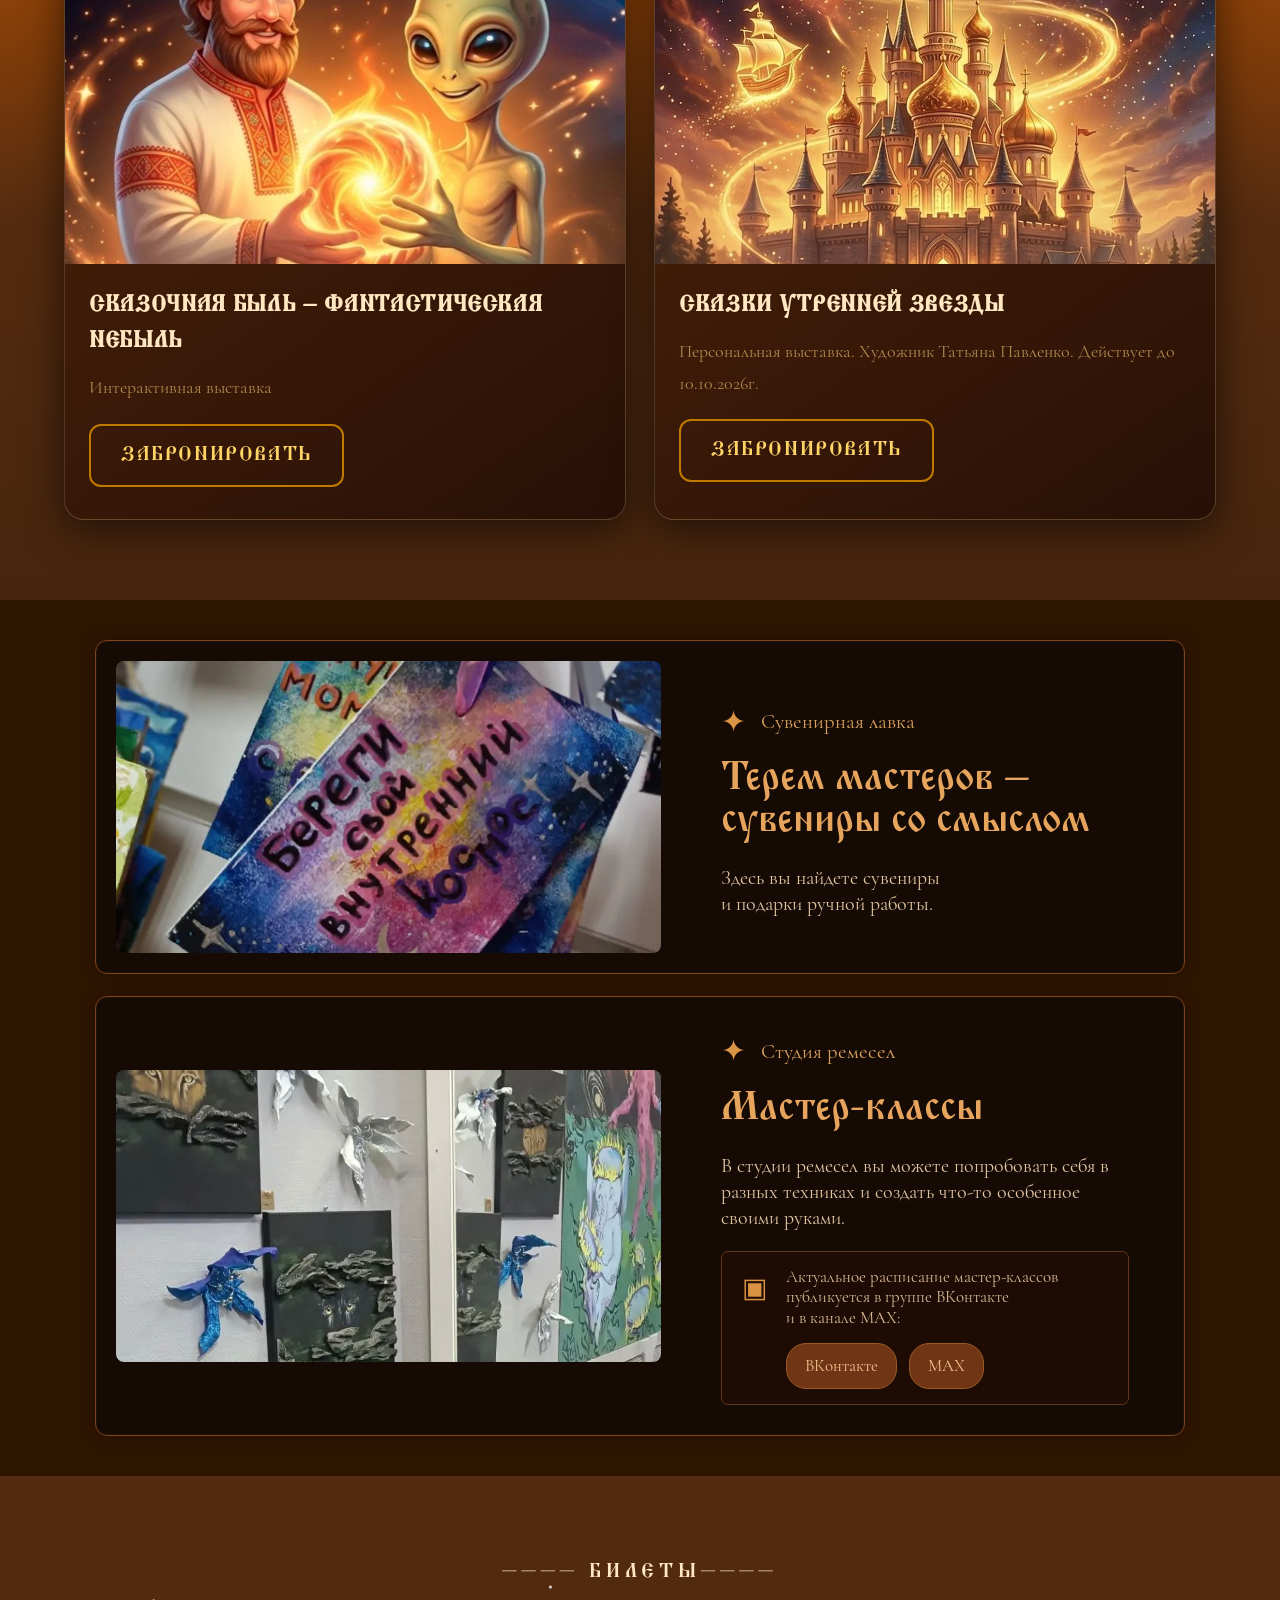
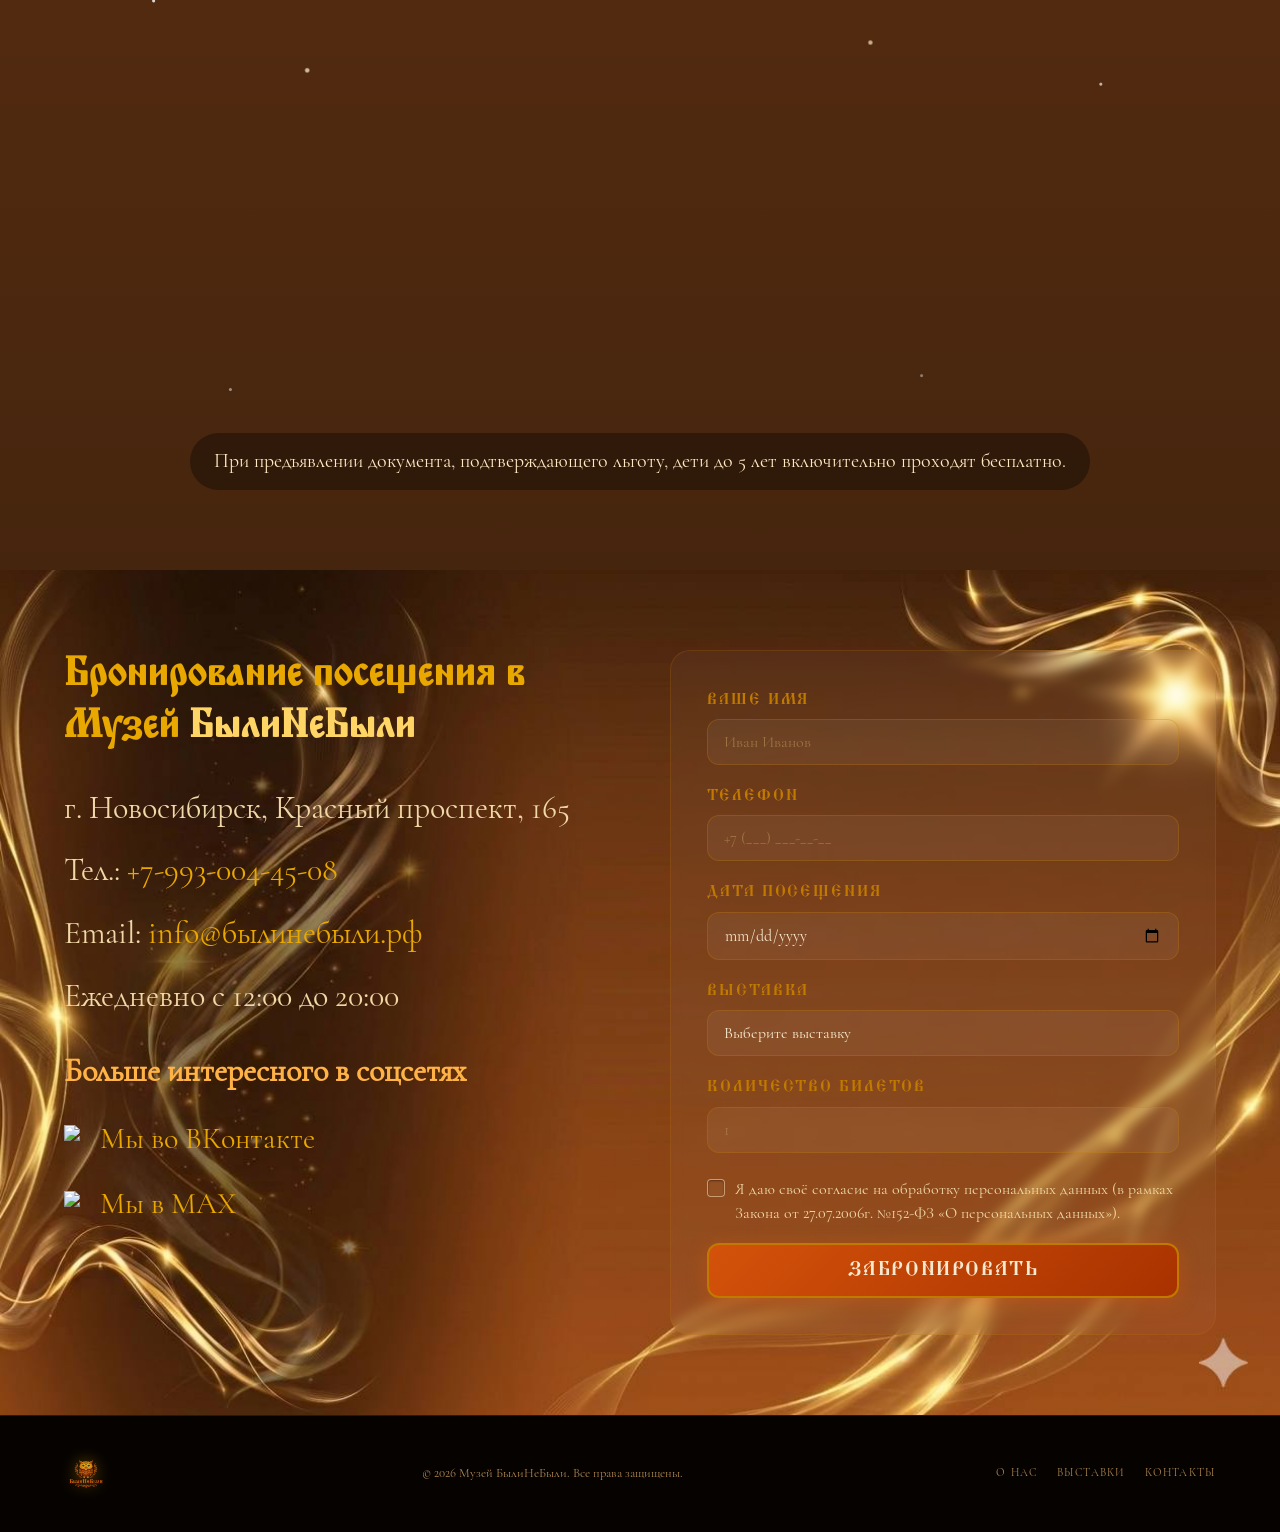
==== commit 64274b56: "Update index.html" ====
--- a/index.html
+++ b/index.html
@@ -5,7 +5,7 @@
   <meta name="viewport" content="width=device-width, initial-scale=1.0" />
   <title>Музей БылиНеБыли</title>
   <link rel="stylesheet" href="style.css"/>
-  <link rel="icon" type="png" href="image/tire.png">
+  <link rel="icon" type="png" href="/image/tire.png">
   <link href="https://fonts.googleapis.com/css2?family=Cinzel:wght@400;600;700;900&family=Raleway:wght@300;400;500;600&display=swap" rel="stylesheet" />
 </head>
 <body>
--- a/style.css
+++ b/style.css
@@ -33,7 +33,7 @@
 
 body {
   font-family: var(--font-body);
-  background-color: var(--clr-dark);
+  background-color: var(--clr-mid);
   color: var(--clr-text);
   overflow-x: hidden;
   line-height: 1.65;
@@ -1262,3 +1262,320 @@
   .footer__nav { gap: 10px; }
   .footer__link { font-size: 0.62rem; }
 }
+/* =========================
+   ШРИФТЫ
+========================= */
+
+@font-face {
+    font-family: 'Monomakh Unicode';
+    src: url('fonts/MonomakhUnicode.otf') format('opentype');
+    font-weight: normal;
+    font-style: normal;
+}
+
+@font-face {
+    font-family: 'Cormorant Garamond';
+    src: url('fonts/CormorantGaramond-Regular.ttf') format('truetype');
+    font-weight: normal;
+    font-style: normal;
+}
+
+
+/* =========================
+   БЛОК РЕМЕСЕЛ
+========================= */
+
+.craft-section {
+    width: 100%;
+    max-width: 1130px;
+    margin: 40px auto;
+    padding: 0 20px;
+    box-sizing: border-box;
+}
+
+.craft-card {
+    display: flex;
+    align-items: center;
+
+    width: 100%;
+    min-height: 330px;
+
+    margin-bottom: 22px;
+    padding: 20px;
+
+    box-sizing: border-box;
+
+    background: #160a04;
+    border: 1px solid #7d431c;
+    border-radius: 12px;
+
+    box-shadow:
+        inset 0 0 0 1px rgba(180, 100, 35, 0.08),
+        0 0 15px rgba(0, 0, 0, 0.25);
+}
+
+
+/* =========================
+   ФОТО
+========================= */
+
+.craft-image {
+    width: 52%;
+    height: 292px;
+    flex-shrink: 0;
+    overflow: hidden;
+    border-radius: 8px;
+}
+
+.craft-image img {
+    width: 100%;
+    height: 100%;
+    display: block;
+    object-fit: cover;
+}
+
+
+/* =========================
+   ТЕКСТ
+========================= */
+
+.craft-content {
+    flex: 1;
+    padding: 10px 35px 10px 60px;
+    box-sizing: border-box;
+}
+
+
+/* Маленький заголовок */
+
+.craft-label {
+    display: flex;
+    align-items: center;
+    gap: 15px;
+
+    margin-bottom: 12px;
+
+    font-family: 'Cormorant Garamond', serif;
+    font-size: 21px;
+
+    color: #d9a15b;
+}
+
+.craft-icon {
+    font-family: 'Cormorant Garamond', serif;
+    font-size: 30px;
+    color: #d99545;
+}
+
+
+/* Главный заголовок */
+
+.craft-content h2 {
+    margin: 0 0 22px;
+
+    font-family: 'Monomakh Unicode', serif;
+    font-size: 40px;
+    font-weight: normal;
+    line-height: 1.05;
+
+    color: #e6a45d;
+}
+
+
+/* Обычный текст */
+
+.craft-content > p {
+    margin: 0;
+
+    font-family: 'Cormorant Garamond', serif;
+    font-size: 20px;
+    line-height: 1.3;
+
+    color: #e0c5a3;
+}
+
+
+/* =========================
+   ИНФОРМАЦИОННЫЙ БЛОК
+========================= */
+
+.craft-info {
+    display: flex;
+    align-items: flex-start;
+    gap: 18px;
+
+    margin-top: 20px;
+    padding: 15px 20px;
+
+    border: 1px solid #633719;
+    border-radius: 7px;
+
+    background: rgba(35, 14, 5, 0.55);
+}
+
+.craft-info-icon {
+    flex-shrink: 0;
+
+    font-size: 27px;
+    color: #d99242;
+}
+
+.craft-info p {
+    margin: 0;
+
+    font-family: 'Cormorant Garamond', serif;
+    font-size: 17px;
+    line-height: 1.2;
+
+    color: #d8b995;
+}
+
+
+/* =========================
+   ССЫЛКИ
+========================= */
+
+.craft-links {
+    display: flex;
+    align-items: center;
+    gap: 12px;
+    margin-top: 15px;
+}
+
+.craft-social-btn {
+    display: inline-flex;
+    align-items: center;
+    justify-content: center;
+
+    padding: 8px 18px;
+
+    border: 1px solid #9a5925;
+    border-radius: 20px;
+
+    background: #6f3515;
+
+    color: #f0c28d;
+
+    font-family: 'Cormorant Garamond', serif;
+    font-size: 17px;
+    text-decoration: none;
+
+    transition: 0.3s ease;
+}
+
+.craft-social-btn:hover {
+    background: #9a5925;
+    color: #fff0dc;
+    border-color: #c17a38;
+}
+
+
+/* =========================
+   МОБИЛЬНАЯ ВЕРСИЯ
+========================= */
+
+@media (max-width: 768px) {
+
+    .craft-section {
+        margin: 25px auto;
+        padding: 0 12px;
+    }
+
+    .craft-card {
+        flex-direction: column;
+
+        padding: 12px;
+        min-height: auto;
+    }
+
+    .craft-image {
+        width: 100%;
+        height: 220px;
+    }
+
+    .craft-content {
+        width: 100%;
+        padding: 20px 8px 10px;
+    }
+
+    .craft-label {
+        gap: 10px;
+        margin-bottom: 10px;
+        font-size: 18px;
+    }
+
+    .craft-icon {
+        font-size: 25px;
+    }
+
+    .craft-content h2 {
+        margin-bottom: 15px;
+        font-size: 29px;
+        line-height: 1.1;
+    }
+
+    .craft-content > p {
+        font-size: 18px;
+        line-height: 1.3;
+    }
+
+    .craft-info {
+        gap: 12px;
+        margin-top: 18px;
+        padding: 13px;
+    }
+
+    .craft-info p {
+        font-size: 16px;
+    }
+
+    .craft-links {
+        flex-direction: row;
+        flex-wrap: wrap;
+        gap: 10px;
+    }
+
+    .craft-social-btn {
+        padding: 7px 16px;
+        font-size: 16px;
+    }
+}
+
+
+
+/* Очень маленькие телефоны */
+
+@media (max-width: 480px) {
+
+    .craft-section {
+        padding: 0 8px;
+    }
+
+    .craft-card {
+        padding: 9px;
+    }
+
+    .craft-image {
+        height: 190px;
+    }
+
+    .craft-content {
+        padding: 17px 6px 8px;
+    }
+
+    .craft-content h2 {
+        font-size: 26px;
+    }
+
+    .craft-content > p {
+        font-size: 17px;
+    }
+
+    .craft-label {
+        font-size: 17px;
+    }
+
+    .craft-info {
+        padding: 11px;
+    }
+}
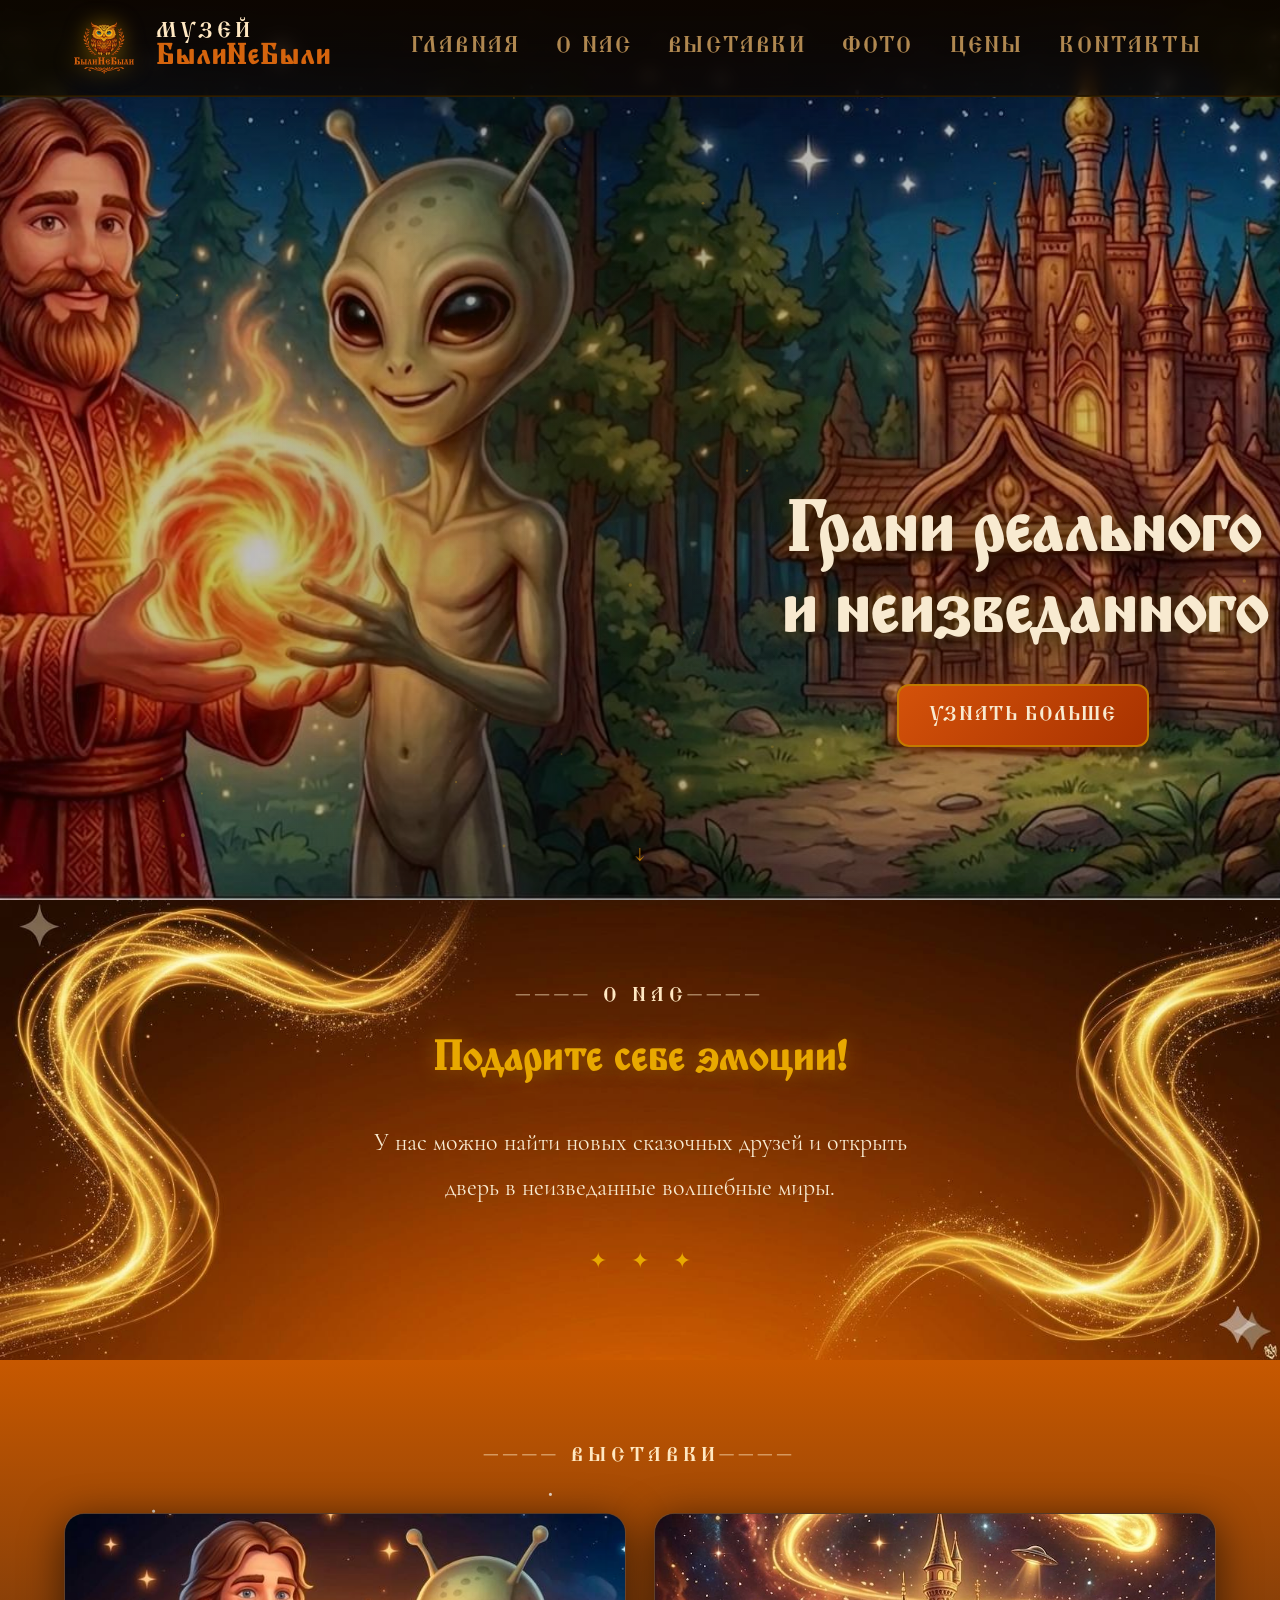
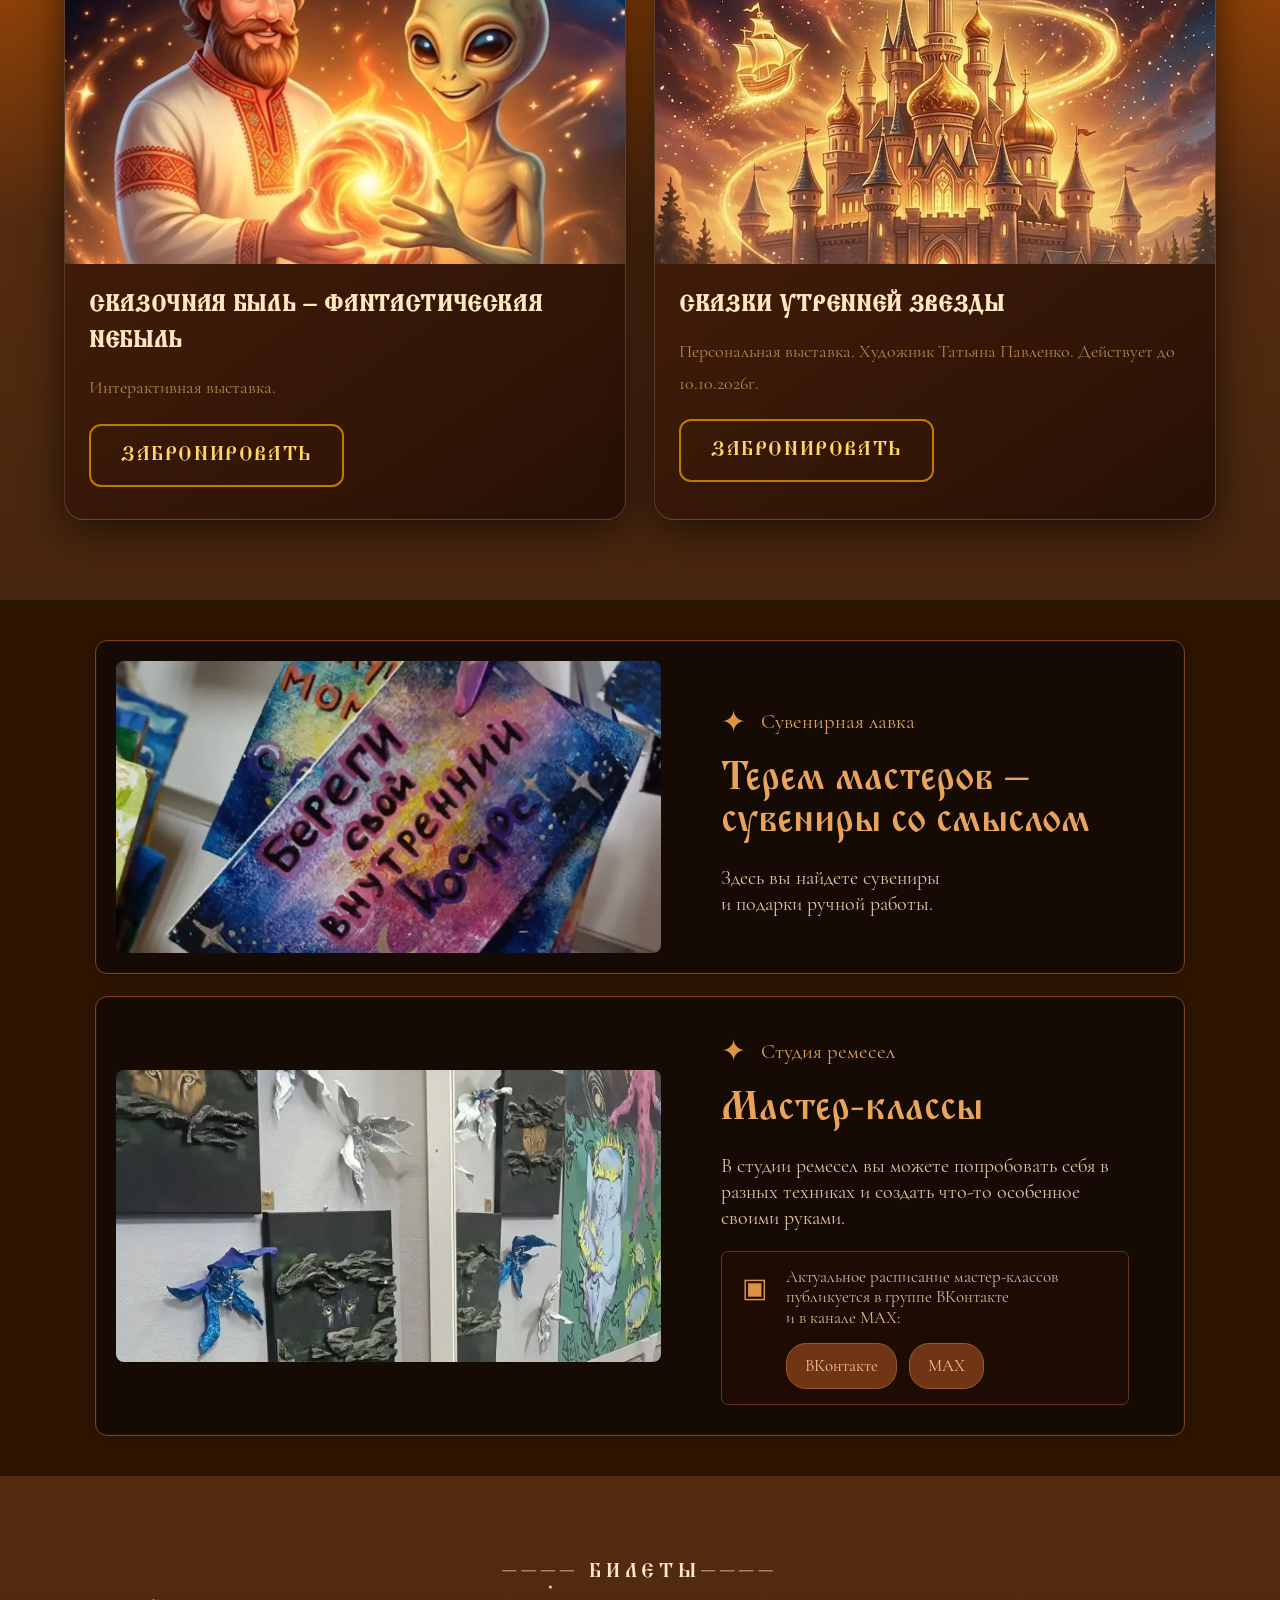
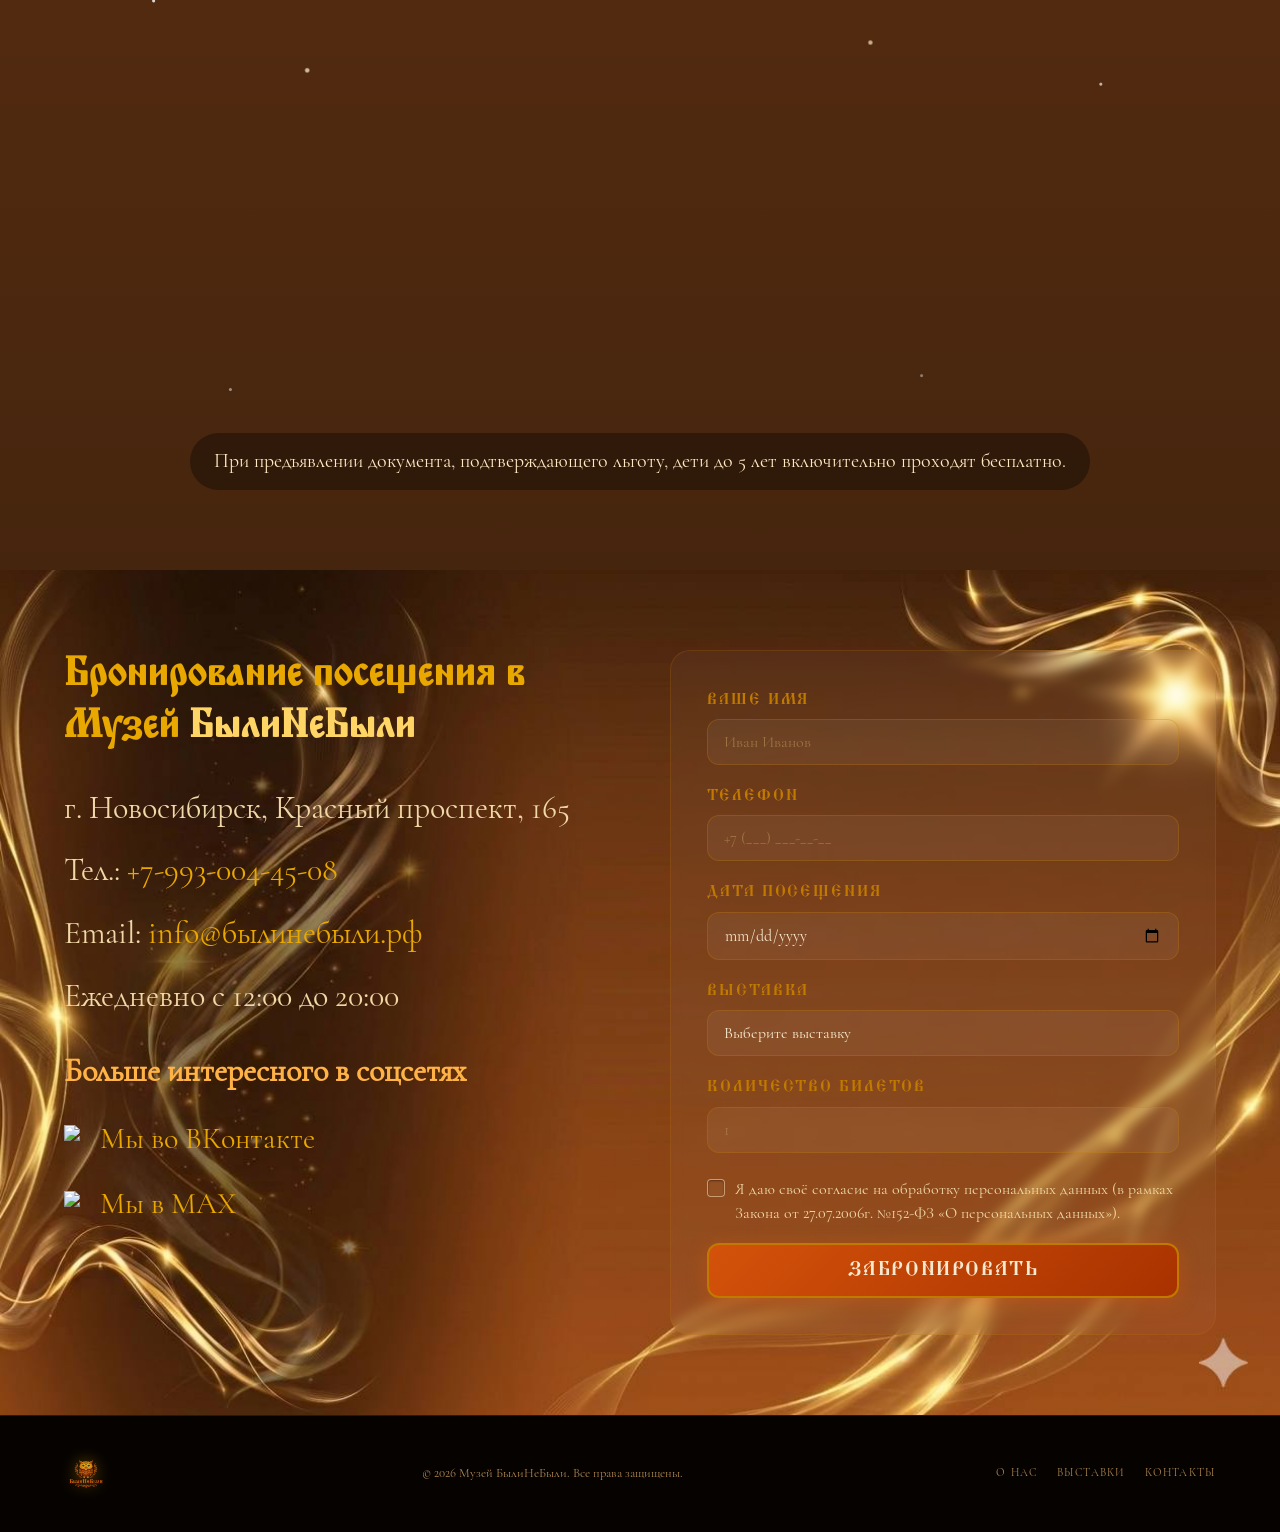
==== commit 8b9ad9b4: "Update index.html" ====
--- a/index.html
+++ b/index.html
@@ -96,7 +96,7 @@
           </div>
           <div class="exhibition-card__body">
             <h3 class="exhibition-card__title">Сказочная быль – фантастическая небыль</h3>
-            <p class="exhibition-card__desc">Интерактивная выставка</p>
+            <p class="exhibition-card__desc">Интерактивная выставка.</p>
             <a href="#booking" class="btn btn--outline">ЗАБРОНИРОВАТЬ</a>
           </div>
         </article>
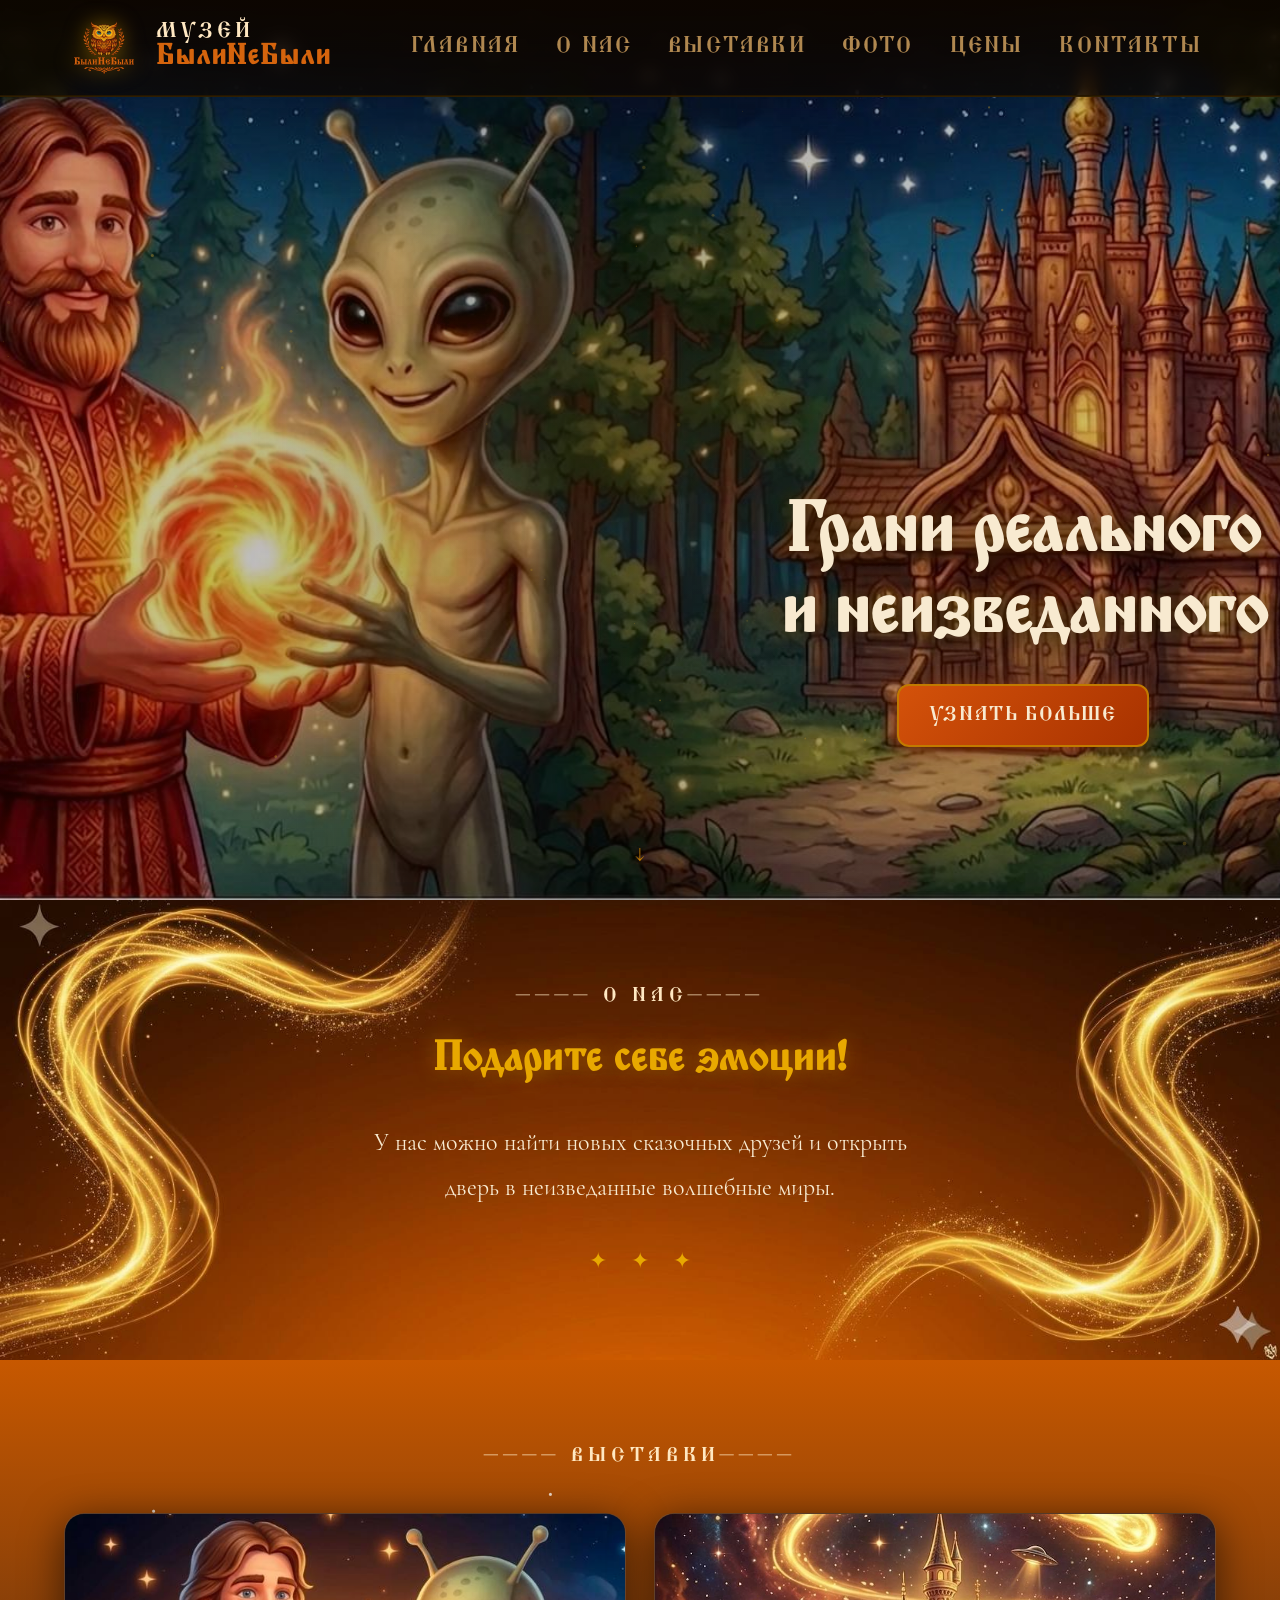
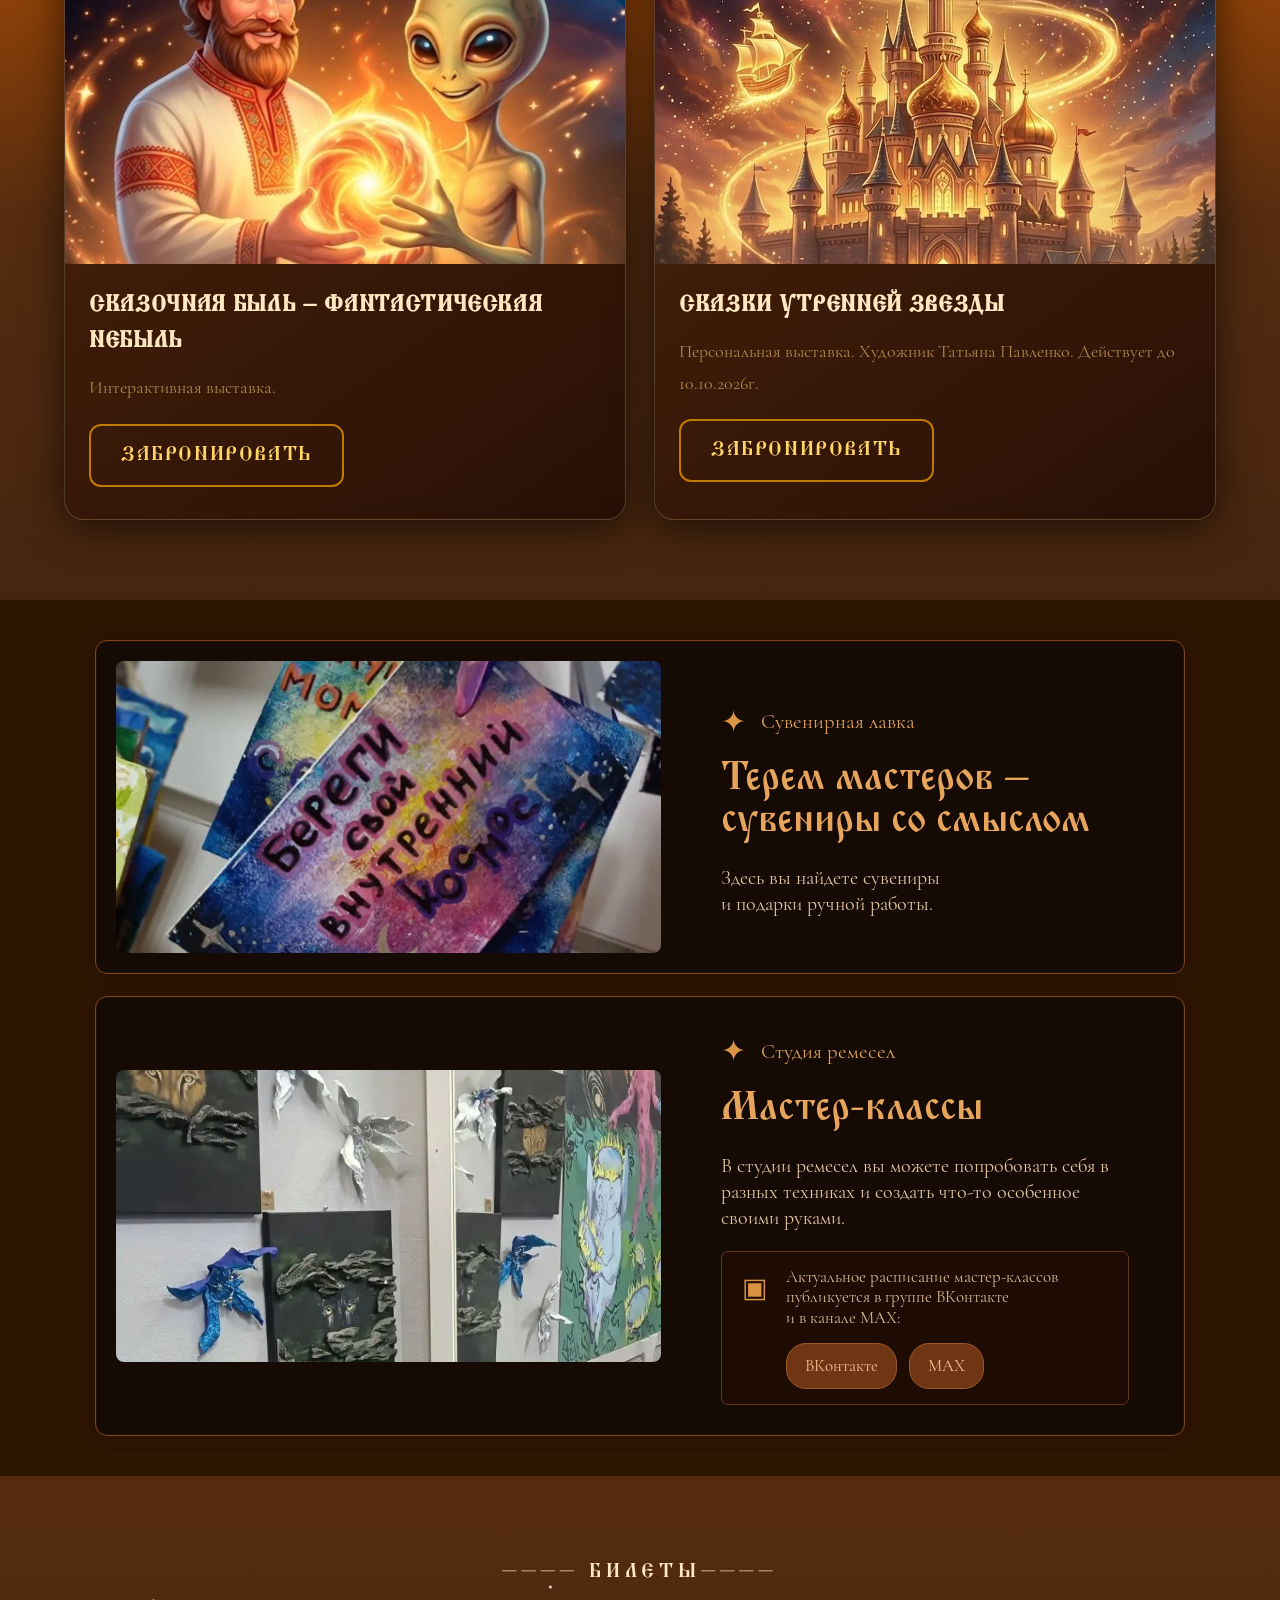
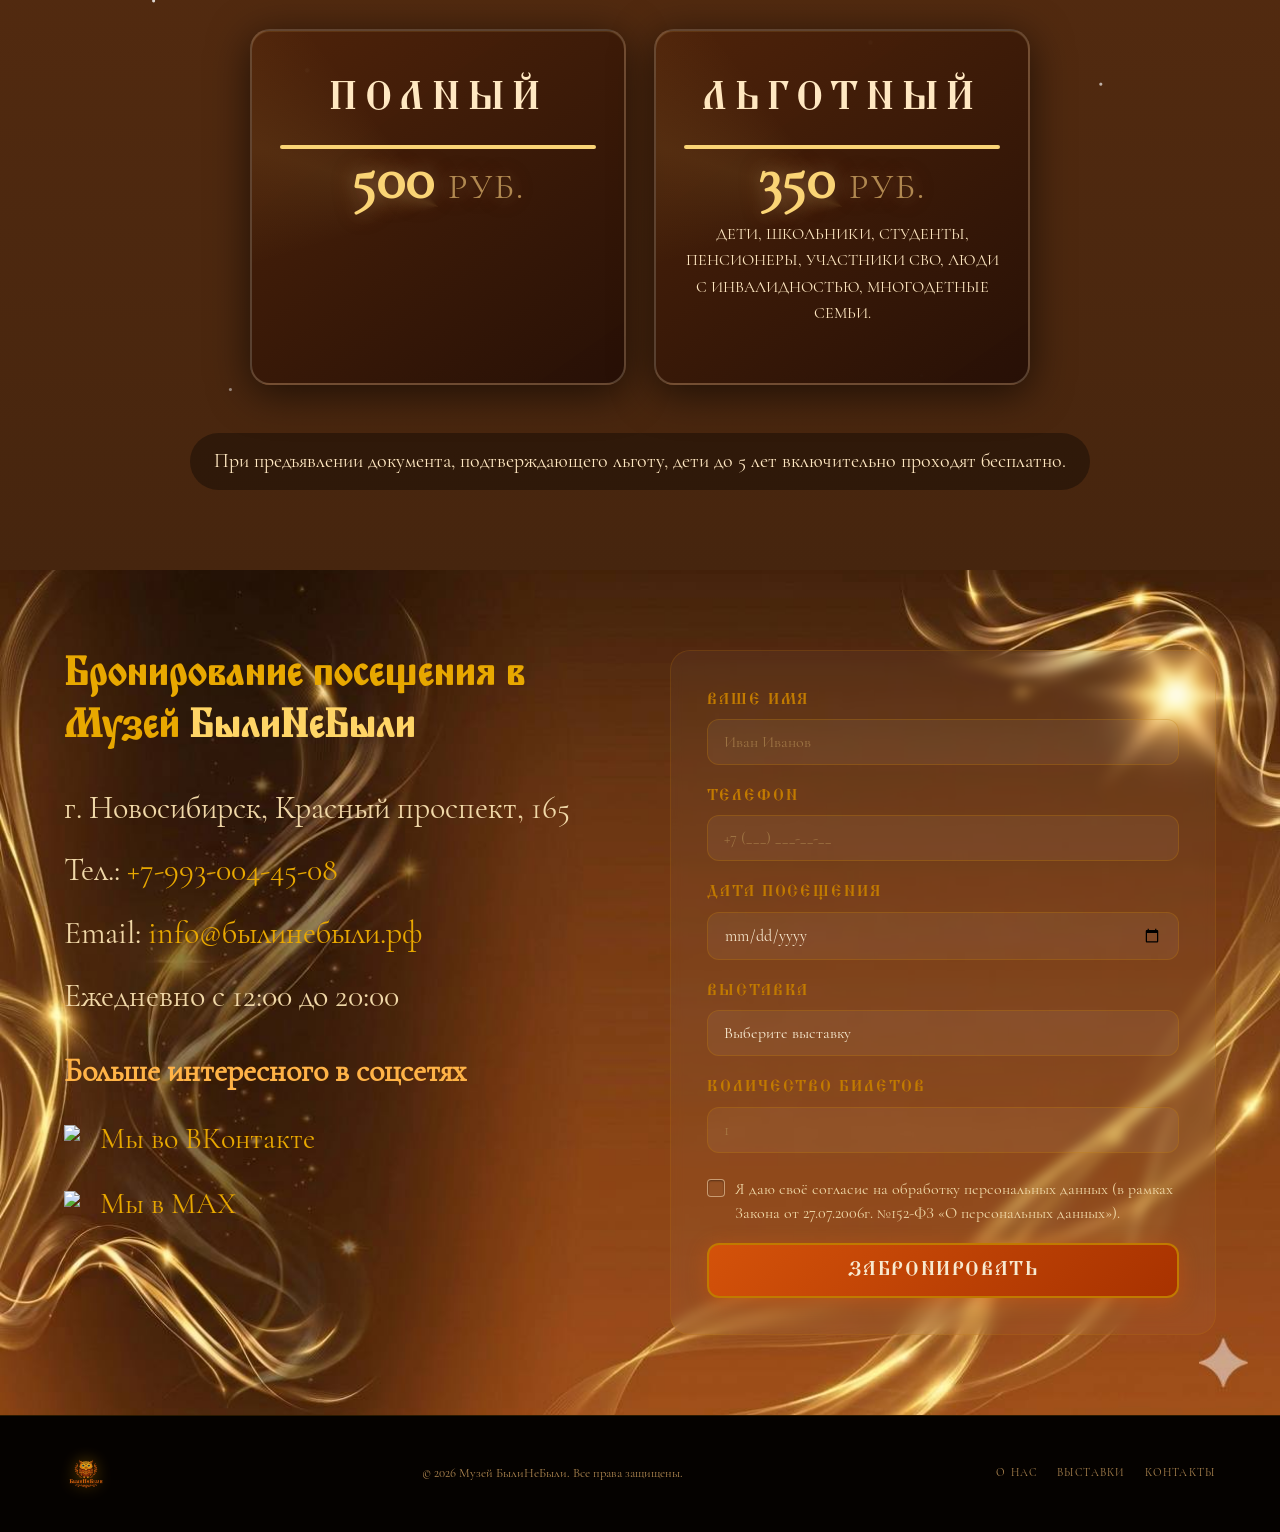
==== commit 8e942891: "Update index.html" ====
--- a/index.html
+++ b/index.html
@@ -423,7 +423,7 @@
 
     const data = Object.fromEntries(new FormData(form));
 
-    await fetch("https://script.google.com/macros/s/AKfycbz_PpgM4sLS0wAOyuBrEr2F1CiH7_YuNi29ejUXEvdxEaCp9HwO-CGNaX9JIhPgYOE46A/exec", {
+    await fetch("https://script.google.com/macros/s/AKfycbyYJ7LDlUGyg3Uo0BrJbVWAXinMckoAcVi5muBnKpcfZZVe-UMmLVoQd61jGEU7EfYu/exec", {
         method: "POST",
         body: JSON.stringify(data)
     });
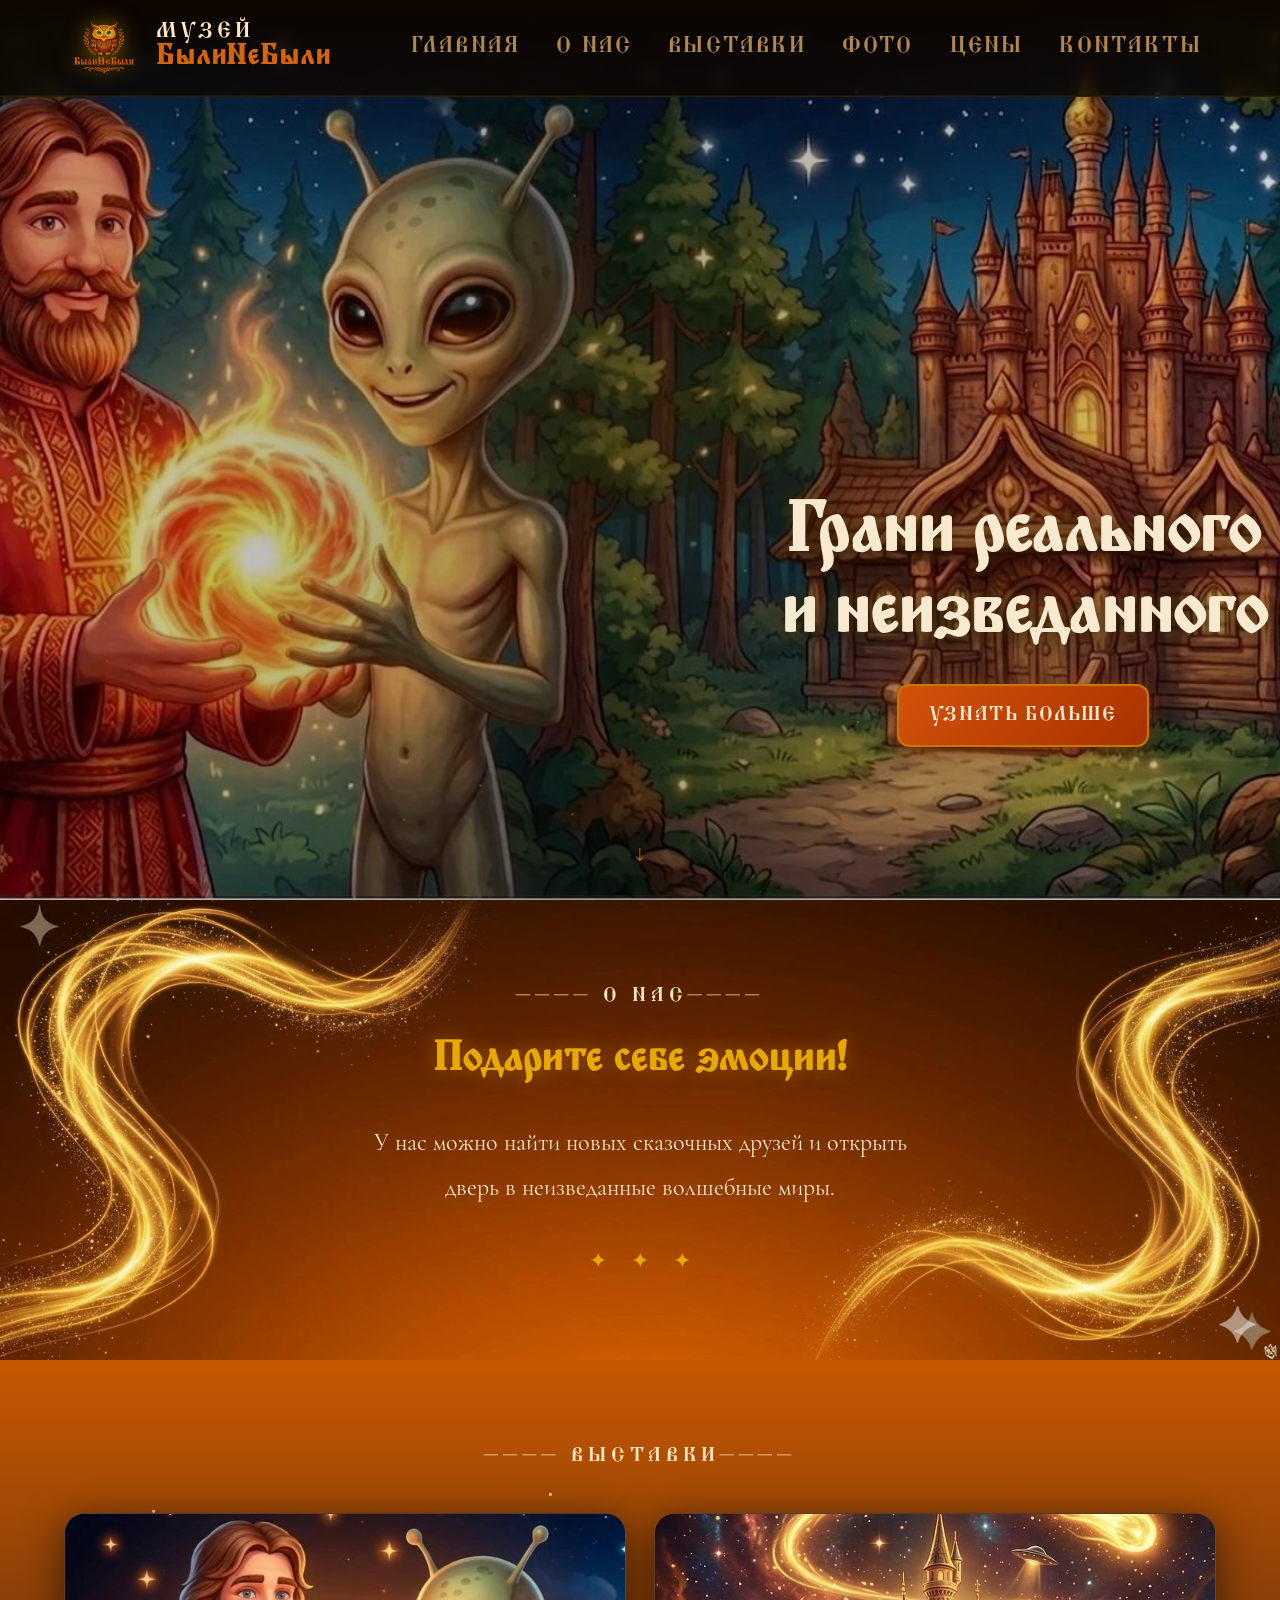
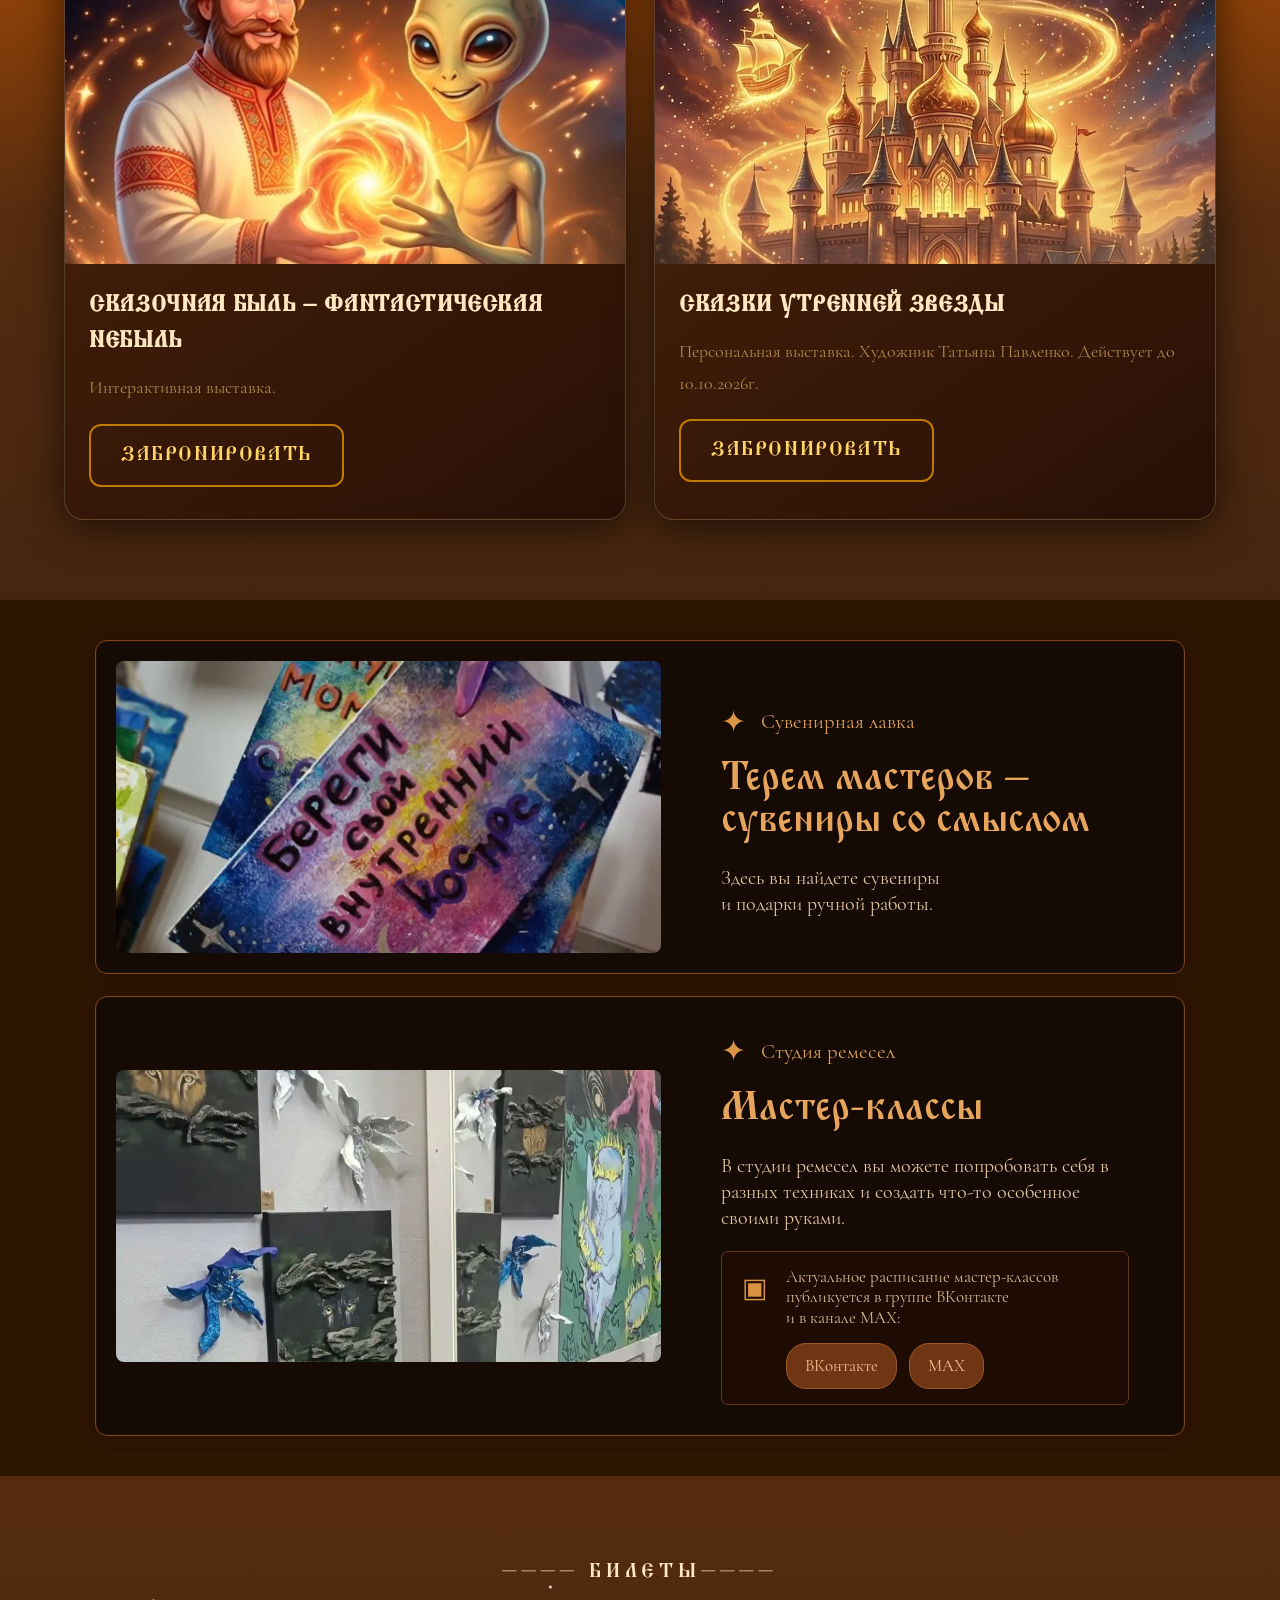
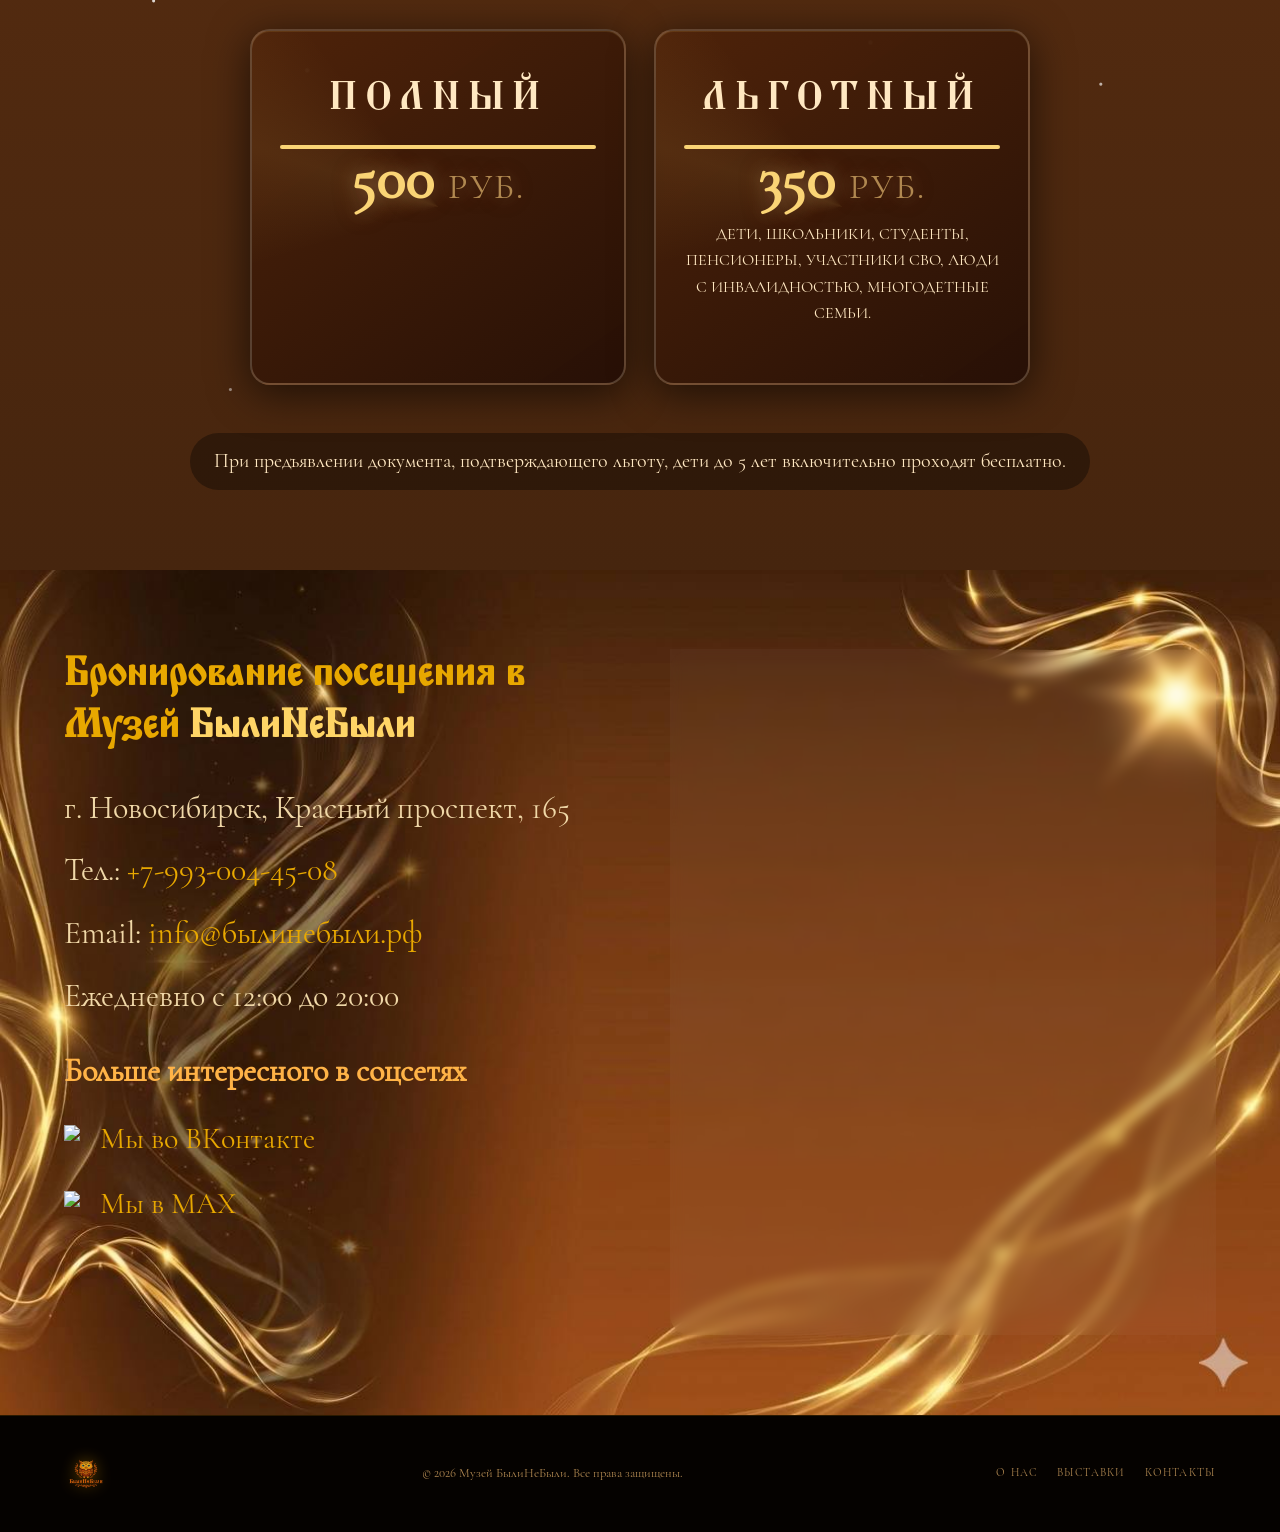
==== commit f0bf98d3: "Update index.html" ====
--- a/index.html
+++ b/index.html
@@ -423,7 +423,7 @@
 
     const data = Object.fromEntries(new FormData(form));
 
-    await fetch("https://script.google.com/macros/s/AKfycbyYJ7LDlUGyg3Uo0BrJbVWAXinMckoAcVi5muBnKpcfZZVe-UMmLVoQd61jGEU7EfYu/exec", {
+    await fetch("https://script.google.com/macros/s/AKfycbxpTfLnzoJ1gj0KbCycelz5hbKbsaQQhQ34ciu1_WqZMofA3YR-giAJXyISAAtKgiKN/exec", {
         method: "POST",
         body: JSON.stringify(data)
     });
